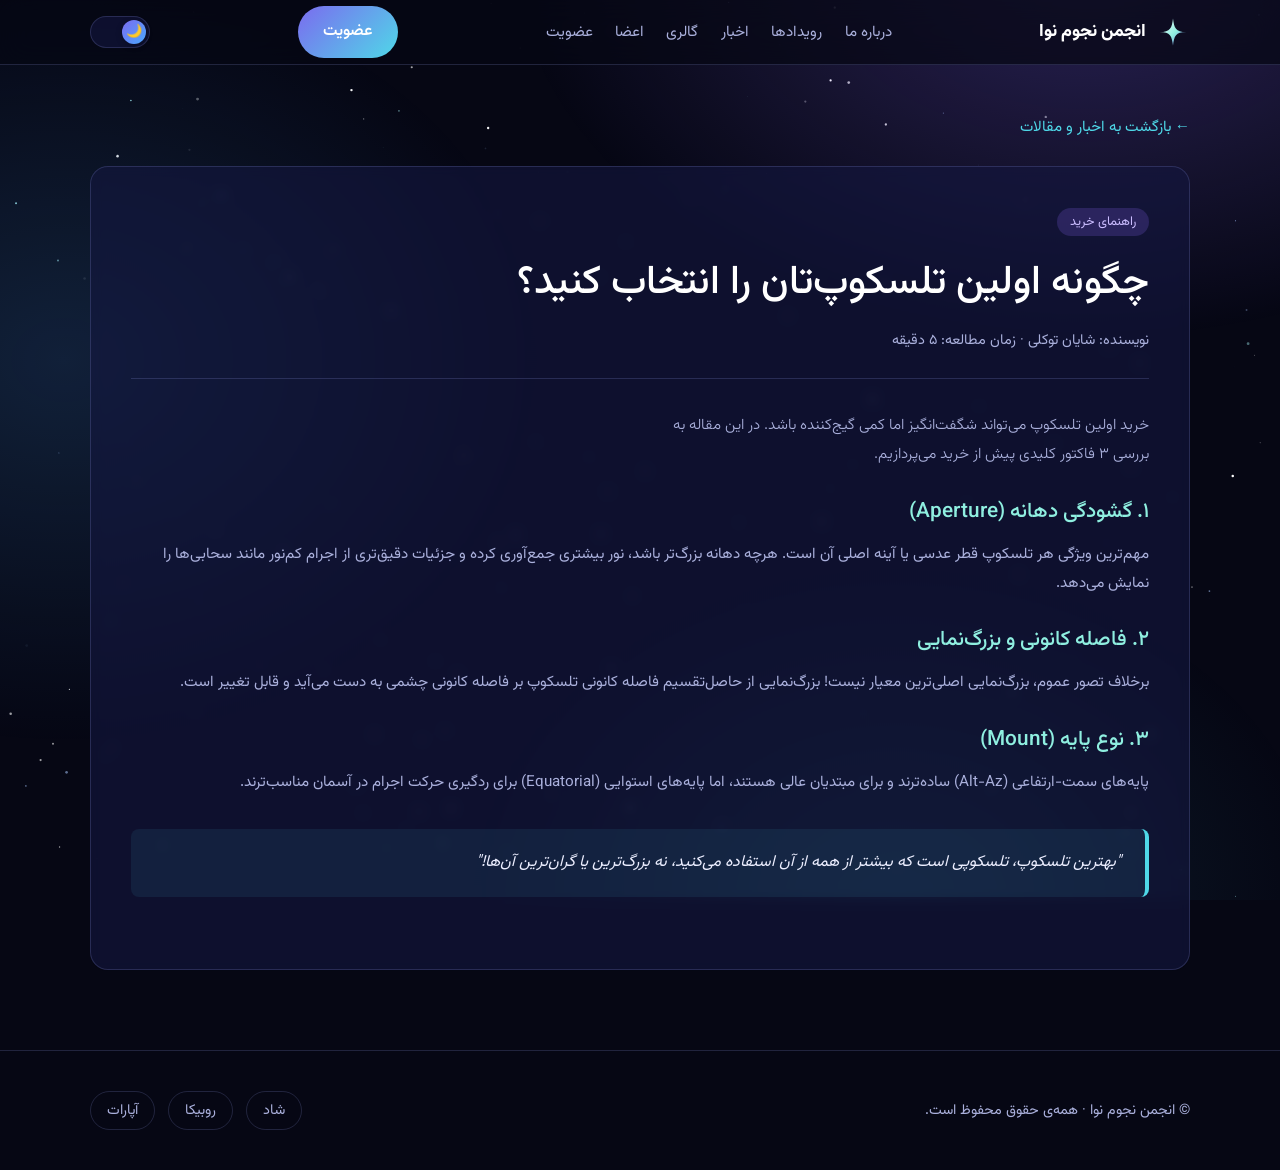
==== articles/article-detail.html @ 8d092120 "Update article-detail.html" ====
<!DOCTYPE html>
<html lang="fa" dir="rtl">

<head>
    <meta charset="utf-8">
    <meta name="viewport" content="width=device-width, initial-scale=1, viewport-fit=cover">
    <title>مقاله آموزشی · انجمن نجوم نوا</title>
    <link rel="stylesheet" href="../assets/BootStrap/css/bootstrap.min.css">
    <link rel="stylesheet" href="../assets/fonts/fonts.css">
    <link rel="stylesheet" href="../assets/css/style.css">
</head>

<body>
    <canvas id="sky" aria-hidden="true"></canvas>

    <header>
        <div class="wrap bar">
            <a class="brand" href="../index.html" aria-label="انجمن نجوم نوا">
                <svg viewBox="0 0 200 200" aria-hidden="true">
                    <defs>
                        <linearGradient id="lg" x1="0" y1="0" x2="1" y2="1">
                            <stop offset="0" stop-color="#fff" />
                            <stop offset=".55" stop-color="#8fefe0" />
                            <stop offset="1" stop-color="#7b6bef" />
                        </linearGradient>
                    </defs>
                    <path d="M100,20 C107,76 115,100 178,100 C115,100 107,124 100,180 C93,124 85,100 22,100 C85,100 93,76 100,20 Z" fill="url(#lg)" />
                </svg>
                انجمن نجوم نوا
            </a>
            <button class="menu" aria-expanded="false" aria-controls="nav">
                <svg xmlns="http://www.w3.org/2000/svg" width="24" height="24" viewBox="0 0 24 24" fill="none">
                    <path d="M2 6C2 5.44772 2.44772 5 3 5H21C21.5523 5 22 5.44772 22 6C22 6.55228 21.5523 7 21 7H3C2.44772 7 2 6.55228 2 6Z" fill="#ffffff"/>
                    <path d="M2 12.0322C2 11.4799 2.44772 11.0322 3 11.0322H21C21.5523 11.0322 22 11.4799 22 12.0322C22 12.5845 21.5523 13.0322 21 13.0322H3C2.44772 13.0322 2 12.5845 2 12.0322Z" fill="#ffffff"/>
                    <path d="M3 17.0645C2.44772 17.0645 2 17.5122 2 18.0645C2 18.6167 2.44772 19.0645 3 19.0645H21C21.5523 19.0645 22 18.6167 22 18.0645C22 17.5122 21.5523 17.0645 21 17.0645H3Z" fill="#ffffff"/>
                </svg>
            </button>
            <nav id="nav">
                <a href="../index.html#about">درباره ما</a>
                <a href="../index.html#events">رویدادها</a>
                <a href="../index.html#news">اخبار</a>
                <a href="../index.html#gallery">گالری</a>
                <a href="../index.html#team">اعضا</a>
                <a href="../index.html#join">عضویت</a>
            </nav>
            <a class="btn" href="../index.html#join">عضویت</a>
            <button class="theme-switch" id="themeToggleBtn" aria-label="تغییر تم">
                <span class="theme-switch-track">
                    <span class="theme-switch-thumb">
                        <span id="themeIcon">🌙</span>
                    </span>
                </span>
            </button>
        </div>
    </header>

    <main class="wrap detail-page">
        <a href="../index.html#news" class="back-link">← بازگشت به اخبار و مقالات</a>

        <article class="card detail-card">
            <div class="detail-header">
                <span class="tag t">راهنمای خرید</span>
                <h1>چگونه اولین تلسکوپ‌‌تان را انتخاب کنید؟</h1>
                <div class="article-author">
                    <span>نویسنده: شایان توکلی</span> · <span>زمان مطالعه: ۵ دقیقه</span>
                </div>
            </div>

            <div class="detail-content">
                <p class="lead">خرید اولین تلسکوپ می‌تواند شگفت‌انگیز اما کمی گیج‌کننده باشد. در این مقاله به بررسی ۳ فاکتور کلیدی پیش از خرید می‌‌پردازیم.</p>

                <h3>۱. گشودگی دهانه (Aperture)</h3>
                <p>مهم‌ترین ویژگی هر تلسکوپ قطر عدسی یا آینه اصلی آن است. هرچه دهانه بزرگ‌تر باشد، نور بیشتری جمع‌آوری کرده و جزئیات دقیق‌تری از اجرام کم‌نور مانند سحابی‌ها را نمایش می‌دهد.</p>

                <h3>۲. فاصله کانونی و بزرگ‌نمایی</h3>
                <p>برخلاف تصور عموم، بزرگ‌نمایی اصلی‌ترین معیار نیست! بزرگ‌نمایی از حاصل‌تقسیم فاصله کانونی تلسکوپ بر فاصله کانونی چشمی به دست می‌‌آید و قابل تغییر است.</p>

                <h3>۳. نوع پایه (Mount)</h3>
                <p>پایه‌های سمت‌-ارتفاعی (Alt-Az) ساده‌ترند و برای مبتدیان عالی هستند، اما پایه‌های استوایی (Equatorial) برای ردگیری حرکت اجرام در آسمان مناسب‌ترند.</p>

                <blockquote class="article-quote">
                    "بهترین تلسکوپ، تلسکوپی است که بیشتر از همه از آن استفاده می‌کنید، نه بزرگ‌ترین یا گران‌ترین آن‌ها!"
                </blockquote>
            </div>
        </article>
    </main>

    <footer>
        <div class="wrap foot">
            <div>© انجمن نجوم نوا · همه‌ی حقوق محفوظ است.</div>
            <div class="soc">
                <a href="#">شاد</a><a href="#">روبیکا</a><a href="#">آپارات</a>
            </div>
        </div>
    </footer>

    <script src="../assets/js/index.js"></script>
</body>

</html>
---- assets/fonts/fonts.css ----
@font-face {
    font-family: "Bebas Neue";
    src: url(Bebas_Neue/BebasNeue-Regular.ttf);
}

@font-face {
    font-family: "Pacifico";
    src: url(Pacifico/Pacifico-Regular.ttf);
}

@font-face {
    font-family: "Epilogue";
    src: url(Epilogue/Epilogue-VariableFont_wght.ttf);
}

@font-face {
    font-family: "Vazirmatn";
    src: url(Vazirmatn/Vazirmatn-VariableFont_wght.ttf);
}
---- assets/css/style.css ----
/* تعریف متغیرها برای تم تیره (پیش‌فرض) */
:root,
[data-bs-theme="dark"] {
    --bg: #060714;
    --bg2: #0d1030;
    --ink: #eceeff;
    --mut: #aab0dc;
    --vio: #7b6bef;
    --blu: #4aa8ff;
    --ind: #2b3290;
    --pink: #4fd8e8;
    --cy2: #8fefe0;
    --join: #eceeff;
    --line: rgba(160, 170, 255, .18);
    --card: rgba(20, 24, 64, .62);
    --header-bg: rgba(6, 7, 20, .72);
    --hero-title-deg1: #fff;
    --hero-title-deg2: #b9d4ff;
    --hero-title-deg3: #8fefe0;
    box-sizing: border-box;
    padding-top: env(safe-area-inset-top, 0px);
    padding-bottom: env(safe-area-inset-bottom, 0px);
}

/* تعریف متغیرها برای تم روشن */
[data-bs-theme="light"] {
    --bg: #f4f6fc;
    --bg2: #e2e7f8;
    --ink: #1a1c2e;
    --mut: #50567a;
    --vio: #5a49e0;
    --blu: #1d7cd6;
    --ind: #3b45a9;
    --pink: #008b9b;
    --cy2: #00a896;
    --join: #f4f6fc;
    --line: rgba(60, 70, 150, .18);
    --card: rgba(255, 255, 255, .85);
    --header-bg: rgba(244, 246, 252, .82);
    --hero-title-deg1: #1a1c2e;
    --hero-title-deg2: #3b45a9;
    --hero-title-deg3: #008b9b;
}

*,
*::before,
*::after {
    box-sizing: inherit
}

html {
    scroll-behavior: smooth;
    scroll-padding-top: 5rem
}

body {
    margin: 0;
    background: var(--bg);
    color: var(--ink);
    font-family: "Vazirmatn", Tahoma, sans-serif;
    line-height: 1.9;
    overflow-x: hidden
}

/* استایل دکمه تغییر تم مدرن */
.theme-switch {
    background: transparent;
    border: none;
    padding: 0;
    cursor: pointer;
    display: inline-flex;
    align-items: center;
    justify-content: center;
    outline: none;
}

.theme-switch-track {
    width: 60px;
    height: 32px;
    background-color: var(--card);
    border: 1px solid var(--line);
    border-radius: 999px;
    position: relative;
    padding: 3px;
    display: flex;
    align-items: center;
    transition: background-color 0.3s ease, border-color 0.3s ease;
}

.theme-switch-thumb {
    width: 24px;
    height: 24px;
    background: linear-gradient(135deg, var(--vio), var(--blu));
    border-radius: 50%;
    display: flex;
    align-items: center;
    justify-content: center;
    font-size: 13px;
    color: #fff;
    box-shadow: 0 2px 6px rgba(0, 0, 0, 0.25);
    transition: transform 0.3s cubic-bezier(0.4, 0, 0.2, 1), background 0.3s ease;
}

/* جابه‌جایی دایره به سمت دیگر در حالت تم روشن */
[data-bs-theme="light"] .theme-switch-thumb {
    transform: translateX(-28px);
    background: linear-gradient(135deg, #ff9f43, #ff5252);
}

.theme-switch:hover .theme-switch-track {
    border-color: var(--blu);
}

#sky {
    position: fixed;
    inset: 0;
    width: 100%;
    height: 100%;
    z-index: -2
}

body::before {
    content: "";
    position: fixed;
    inset: 0;
    z-index: -1;
    background: radial-gradient(60rem 40rem at 85% -5%, rgba(139, 107, 255, .28), transparent 60%), radial-gradient(50rem 40rem at 5% 40%, rgba(74, 168, 255, .16), transparent 60%), radial-gradient(45rem 35rem at 70% 100%, rgba(79, 216, 232, .12), transparent 60%)
}

a {
    color: inherit;
    text-decoration: none
}

:focus-visible {
    outline: 2px solid var(--blu);
    outline-offset: 3px;
    border-radius: 6px
}

.wrap {
    max-width: 1140px;
    margin: auto;
    padding: 0 1.25rem
}

section {
    padding: 5rem 0
}

h1,
h2,
h3 {
    line-height: 1.4;
    margin: 0
}

h2 {
    font-size: clamp(1.7rem, 4vw, 2.4rem);
    font-weight: 800;
    margin-bottom: .5rem
}

.lead {
    color: var(--mut);
    max-width: 60ch;
    margin: 0 0 2.5rem
}

/* header */
header {
    position: sticky;
    top: 0;
    z-index: 20;
    backdrop-filter: blur(14px);
    background: rgba(6, 7, 20, .72);
    border-bottom: 1px solid var(--line)
}

.bar {
    display: flex;
    align-items: center;
    justify-content: space-between;
    height: 4rem;
    gap: 1rem
}

.brand {
    display: flex;
    align-items: center;
    gap: .6rem;
    font-weight: 800;
    font-size: 1.1rem;
    color: white;
}

.brand svg {
    width: 34px;
    height: 34px
}

nav {
    display: flex;
    gap: 1.4rem;
    font-size: .95rem
}

nav a {
    color: var(--mut);
    transition: color .2s
}

nav a:hover {
    color: #fff
}

.btn {
    display: inline-block;
    border: 0;
    cursor: pointer;
    font: inherit;
    font-weight: 600;
    color: #fff;
    padding: .7rem 1.6rem;
    border-radius: 999px;
    background: linear-gradient(135deg, var(--vio), var(--pink));
    box-shadow: 0 0 0 rgba(79, 216, 232, 0);
    transition: box-shadow .3s, transform .2s
}

.btn:hover {
    box-shadow: 0 0 26px rgba(79, 216, 232, .5);
    transform: translateY(-2px)
}

.btn.ghost {
    background: transparent;
    border: 1px solid var(--line);
    color: var(--ink)
}

.btn.ghost:hover {
    box-shadow: 0 0 22px rgba(74, 168, 255, .4)
}

.menu {
    display: none;
    background: none;
    border: 1px solid transparent;
    color: var(--ink);
    border-radius: 8px;
    padding: .3rem .7rem;
    font: inherit
}

.menu svg {
    margin-top: .3rem;
}

/* hero */
.hero {
    min-height: calc(100vh - 4rem);
    display: grid;
    place-items: center;
    text-align: center;
    padding: 3rem 0
}

.nova {
    width: min(260px, 54vw);
    margin: 0 auto 1.5rem;
    filter: drop-shadow(0 0 26px rgba(79, 216, 232, .4))
}

.nova .halo {
    transform-origin: 100px 100px;
    animation: pulse 4.5s ease-in-out infinite
}

.nova .p1 {
    transform-origin: 100px 100px;
    animation: spin 8s linear infinite
}

.nova .p2 {
    transform-origin: 100px 100px;
    animation: spin 15s linear infinite reverse
}

.nova .p3 {
    transform-origin: 100px 100px;
    animation: spin 27s linear infinite
}

.nova-word {
    font-family: 'Epilogue', sans-serif;
    font-size: 21px;
    font-weight: 800;
    letter-spacing: 2px;
    fill: #000058;
    direction: ltr
}

@keyframes spin {
    to {
        transform: rotate(360deg)
    }
}

@keyframes pulse {
    50% {
        transform: scale(1.1);
        opacity: .8
    }
}

.hero h1 {
    font-size: clamp(2.2rem, 6.4vw, 4rem);
    font-weight: 800;
    background: linear-gradient(120deg, var(--ink) 20%, var(--cy2) 55%, var(--pink));
    -webkit-background-clip: text;
    background-clip: text;
    color: transparent
}

.hero p {
    font-size: 1.2rem;
    color: var(--mut);
    max-width: 44ch;
    margin: 1rem auto 2rem
}

.hero .cta {
    display: flex;
    gap: 1rem;
    justify-content: center;
    flex-wrap: wrap
}

/* cards */
.grid {
    display: grid;
    gap: 1.25rem
}

.g3 {
    grid-template-columns: repeat(auto-fit, minmax(260px, 1fr))
}

.card {
    background: var(--card);
    border: 1px solid var(--line);
    border-radius: 18px;
    padding: 1.4rem;
    backdrop-filter: blur(6px);
    transition: transform .3s, border-color .3s, box-shadow .3s
}

.card:hover {
    transform: translateY(-5px);
    border-color: rgba(139, 107, 255, .6);
    box-shadow: 0 10px 40px rgba(139, 107, 255, .2)
}

.card h3 {
    font-size: 1.15rem;
    margin-bottom: .4rem
}

.card p {
    margin: 0;
    color: var(--mut);
    font-size: .95rem
}

.tag {
    display: inline-block;
    font-size: .8rem;
    padding: .1rem .8rem;
    border-radius: 999px;
    background: rgba(74, 168, 255, .16);
    color: #9fd0ff;
    margin-bottom: .7rem;
    width: fit-content;
}

.tag.w {
    background: rgba(79, 216, 232, .16);
    color: #bdf0f5
}

.tag.t {
    background: rgba(139, 107, 255, .2);
    color: #cbbdff
}

.when {
    color: #fff;
    font-weight: 600;
    font-size: .9rem;
    margin-top: .8rem !important
}

.event-btn{
    align-self: center;
    margin-top: .4rem;
}

/* about */
.about {
    display: grid;
    gap: 2.5rem;
    grid-template-columns: 1.1fr 1fr;
    align-items: start
}

.goals {
    margin: 1rem 0 0;
    padding: 0;
    list-style: none;
    display: grid;
    gap: .6rem;
    color: var(--mut)
}

.goals li {
    padding-right: 1.4rem;
    position: relative
}

.goals li::before {
    content: "✦";
    position: absolute;
    right: 0;
    color: var(--pink)
}

.tl {
    border-right: 2px solid var(--line);
    padding-right: 1.4rem;
    display: grid;
    gap: 1.4rem
}

.tl div {
    position: relative
}

.tl div::before {
    content: "";
    position: absolute;
    right: -1.85rem;
    top: .6rem;
    width: .75rem;
    height: .75rem;
    border-radius: 50%;
    background: var(--pink);
    box-shadow: 0 0 12px var(--pink)
}

.tl b {
    display: block
}

.tl span {
    color: var(--mut);
    font-size: .95rem
}

/* gallery */
.gal {
    display: grid;
    gap: 1rem;
    grid-template-columns: repeat(auto-fit, minmax(230px, 1fr));
    grid-auto-rows: 190px
}

.gal figure {
    margin: 0;
    border-radius: 16px;
    overflow: hidden;
    position: relative;
    border: 1px solid var(--line)
}

.gal figure:nth-child(1),
.gal figure:nth-child(4) {
    grid-row: span 2
}

.gal i {
    position: absolute;
    inset: 0;
    transition: transform .6s
}

.gal figure:hover i {
    transform: scale(1.08)
}

.btn-gallery{
    width: 100%;
    margin-bottom: .6rem;
}

.gal figcaption {
    position: absolute;
    inset: auto 0 0 0;
    padding: 1.6rem .9rem .7rem;
    font-size: .9rem;
    color: white;
    background: linear-gradient(transparent, rgba(4, 5, 16, .9))
}

.i1 {
    background: radial-gradient(circle at 30% 40%, #4fd8e8 0, transparent 35%), radial-gradient(circle at 70% 60%, #4aa8ff 0, transparent 40%), #1a1450
}

.i2 {
    background: radial-gradient(circle at 50% 50%, #ffe9b0 0, #d9a14a 12%, #3a2a5a 40%, #0b0b25 70%)
}

.i3 {
    background: conic-gradient(from 200deg at 50% 60%, #0b0d30, #5b3fd0, #4fd8e8, #0b0d30 60%)
}

.i4 {
    background: linear-gradient(180deg, #05061a 30%, #2b3290 75%, #6fd9ec)
}

.i5 {
    background: radial-gradient(circle at 60% 35%, #cfe6ff 0, #5c8fd6 10%, transparent 11%), radial-gradient(circle at 40% 70%, #8b6bff 0, transparent 45%), #090b26
}

.i6 {
    background: radial-gradient(ellipse at 50% 55%, #cdf3f7 0, #4a7fd6 25%, #22267a 55%, #070818 80%)
}

/* members */
.mem {
    text-align: center
}

.team {
    display: flex;
    flex-direction: column;
    gap: 1.25rem; /* ایجاد فاصله عمودی بین کارت بالا و کارت‌های پایین */
}

.team-member {
    display: flex;
    gap: 1.25rem; /* ایجاد فاصله افقی بین دو کارت پایین */
}

.team-member .card {
    flex: 1; /* تقسیم مساوی عرض کل بخش بین هر دو کارت */
}

.av {
    width: 84px;
    height: 84px;
    border-radius: 50%;
    margin: 0 auto .8rem;
    display: grid;
    place-items: center;
    font-size: 1.8rem;
    font-weight: 800;
    background: linear-gradient(135deg, var(--vio), var(--blu));
    box-shadow: 0 0 24px rgba(139, 107, 255, .45)
}

.mem small {
    color: #9fd0ff
}

/*  */
/* شبکه ۶ ستونه برای تقسیم‌پذیری دقیق بر ۳ و ۲ */
.auto-grid {
    display: grid;
    grid-template-columns: repeat(6, 1fr);
    gap: 1.25rem;
}

/* به طور پیش‌فرض هر کارت ۲ ستون از ۶ ستون (معادل یک‌‌سوم کل سطر) را می‌گیرد */
.auto-grid > .card {
    grid-column: span 2;
}

/* ۱. اگر ۱ کارت در سطر آخر باقی ماند (تعداد کل: 1، 4، 7، 10 و ...) -> کل ۶ ستون را می‌پوشاند */
.auto-grid > .card:nth-child(3n+1):last-child {
    grid-column: span 6;
}

/* ۲. اگر ۲ کارت در سطر آخر باقی ماندند (تعداد کل: 2، 5، 8، 11 و ...) -> هر کدام ۳ ستون از ۶ ستون (دقیقاً ۵۰٪ مساوی) را می‌گیرند */
.auto-grid > .card:nth-child(3n+1):nth-last-child(2),
.auto-grid > .card:nth-child(3n+1):nth-last-child(2) ~ .card {
    grid-column: span 3;
}

/* واکنش‌گرایی برای تبلت و موبایل */
@media (max-width: 900px) {
    .auto-grid {
        grid-template-columns: repeat(2, 1fr);
    }
    .auto-grid > .card,
    .auto-grid > .card:nth-child(3n+1):last-child,
    .auto-grid > .card:nth-child(3n+1):nth-last-child(2),
    .auto-grid > .card:nth-child(3n+1):nth-last-child(2) ~ .card {
        grid-column: span 1;
    }
    /* در تبلت اگر فرد بود کارت آخر کل سطر را بگیرد */
    .auto-grid > .card:nth-child(2n+1):last-child {
        grid-column: span 2;
    }
}

@media (max-width: 600px) {
    .auto-grid {
        grid-template-columns: 1fr;
    }
    .auto-grid > .card {
        grid-column: span 1 !important;
    }
}

/* join */
.join {
    display: grid;
    gap: 2rem;
    grid-template-columns: 1fr 1fr
}

label {
    display: block;
    font-size: .9rem;
    margin-bottom: .9rem;
    color: var(--mut)
}

input,
select,
textarea {
    width: 100%;
    margin-top: .3rem;
    padding: .7rem .9rem;
    font: inherit;
    color: var(--join);
    background: rgba(8, 10, 36, .8);
    border: 1px solid var(--line);
    border-radius: 12px
}

input:focus,
select:focus,
textarea:focus {
    outline: none;
    border-color: var(--blu);
    box-shadow: 0 0 0 3px rgba(74, 168, 255, .25)
}

.ok {
    display: none;
    margin-top: 1rem;
    padding: .8rem 1rem;
    border-radius: 12px;
    background: rgba(74, 168, 255, .15);
    color: #cfe6ff
}

.info p {
    margin: .2rem 0 1rem;
    color: var(--mut)
}

footer {
    border-top: 1px solid var(--line);
    padding: 2.5rem 0;
    color: var(--mut);
    font-size: .9rem
}

.foot {
    display: flex;
    justify-content: space-between;
    align-items: center;
    flex-wrap: wrap;
    gap: 1rem
}

.soc {
    display: flex;
    gap: .8rem;
    flex-wrap: wrap
}

.soc a {
    padding: .3rem 1rem;
    border: 1px solid var(--line);
    border-radius: 999px;
    transition: box-shadow .3s, color .3s
}

.soc a:hover {
    color: #fff;
    box-shadow: 0 0 18px rgba(139, 107, 255, .5)
}

.rv {
    opacity: 0;
    transform: translateY(24px);
    transition: opacity .8s, transform .8s
}

.rv.on {
    opacity: 1;
    transform: none
}

@media(max-width:820px) {
    nav {
        position: absolute;
        top: 4rem;
        right: 0;
        left: 0;
        flex-direction: column;
        gap: 0;
        background: rgba(6, 7, 20, .96);
        border-bottom: 1px solid var(--line);
        display: none
    }

    nav.open {
        display: flex
    }

    nav a {
        padding: .9rem 1.25rem;
        border-top: 1px solid var(--line)
    }

    .menu {
        display: block
    }

    .about,
    .join {
        grid-template-columns: 1fr
    }

    section {
        padding: 3.5rem 0
    }
}

@media(prefers-reduced-motion:reduce) {
    * {
        animation: none !important;
        transition: none !important
    }

    .rv {
        opacity: 1;
        transform: none
    }

    html {
        scroll-behavior: auto
    }
}

/* استایل‌های صفحات جزئیات */
.detail-page {
    padding-top: 3rem;
    padding-bottom: 5rem;
}

.back-link {
    display: inline-block;
    margin-bottom: 1.5rem;
    color: var(--pink);
    font-size: 0.95rem;
    transition: transform 0.2s;
}

.back-link:hover {
    transform: translateX(5px);
}

.detail-card {
    padding: 2.5rem;
}

.detail-header {
    border-bottom: 1px solid var(--line);
    padding-bottom: 1.5rem;
    margin-bottom: 2rem;
}

.detail-header h1 {
    font-size: clamp(1.8rem, 4vw, 2.5rem);
    margin: 0.5rem 0 1rem;
    color: white;
}

.event-meta {
    display: grid;
    grid-template-columns: repeat(auto-fit, minmax(200px, 1fr));
    gap: 1rem;
    background: rgba(255, 255, 255, 0.03);
    padding: 1rem 1.25rem;
    border-radius: 12px;
    border: 1px solid var(--line);
    font-size: 0.95rem;
    color: white;
}

.article-author {
    color: var(--mut);
    font-size: 0.9rem;
}

.detail-content h3 {
    margin-top: 1.8rem;
    margin-bottom: 0.8rem;
    font-size: 1.3rem;
    color: var(--cy2);
}

.detail-list {
    padding-right: 1.2rem;
    color: var(--mut);
}

.detail-list li {
    margin-bottom: 0.5rem;
}

.detail-box {
    margin-top: 2rem;
    padding: 1rem 1.25rem;
    background: rgba(123, 107, 239, 0.12);
    border-right: 4px solid var(--vio);
    border-radius: 8px;
    font-size: 0.95rem;
    color: white;
}

.article-quote {
    margin: 2rem 0;
    padding: 1.2rem 1.5rem;
    background: rgba(79, 216, 232, 0.08);
    border-right: 4px solid var(--pink);
    border-radius: 8px;
    font-style: italic;
    color: var(--ink);
}

.detail-action {
    margin-top: 2.5rem;
    padding-top: 1.5rem;
    border-top: 1px solid var(--line);
}

@media (max-width: 600px) {
    .detail-card {
        padding: 1.25rem;
    }
}

/* استایل‌های گالری کامل */
.full-gallery {
    display: grid;
    grid-template-columns: repeat(auto-fill, minmax(280px, 1fr));
    gap: 1.5rem;
}

.gallery-card {
    padding: 0;
    overflow: hidden;
    display: flex;
    flex-direction: column;
}

.gallery-img-wrap {
    height: 200px;
    position: relative;
    overflow: hidden;
}

.gallery-img-wrap i,
.gallery-img-wrap img {
    width: 100%;
    height: 100%;
    object-fit: cover;
    display: block;
    position: absolute;
    inset: 0;
    transition: transform 0.5s ease;
}

.gallery-card:hover .gallery-img-wrap i,
.gallery-card:hover .gallery-img-wrap img {
    transform: scale(1.08);
}

.gallery-card-body {
    padding: 1.25rem;
    display: flex;
    flex-direction: column;
    flex-grow: 1;
}

.gallery-card-body h3 {
    font-size: 1.1rem;
    margin: 0.4rem 0;
}

.gallery-card-body p {
    font-size: 0.9rem;
    color: var(--mut);
    margin-bottom: 1rem;
    flex-grow: 1;
}

.gallery-meta {
    color: var(--cy2);
    font-size: 0.8rem;
    border-top: 1px solid var(--line);
    padding-top: 0.6rem;
    display: block;
}
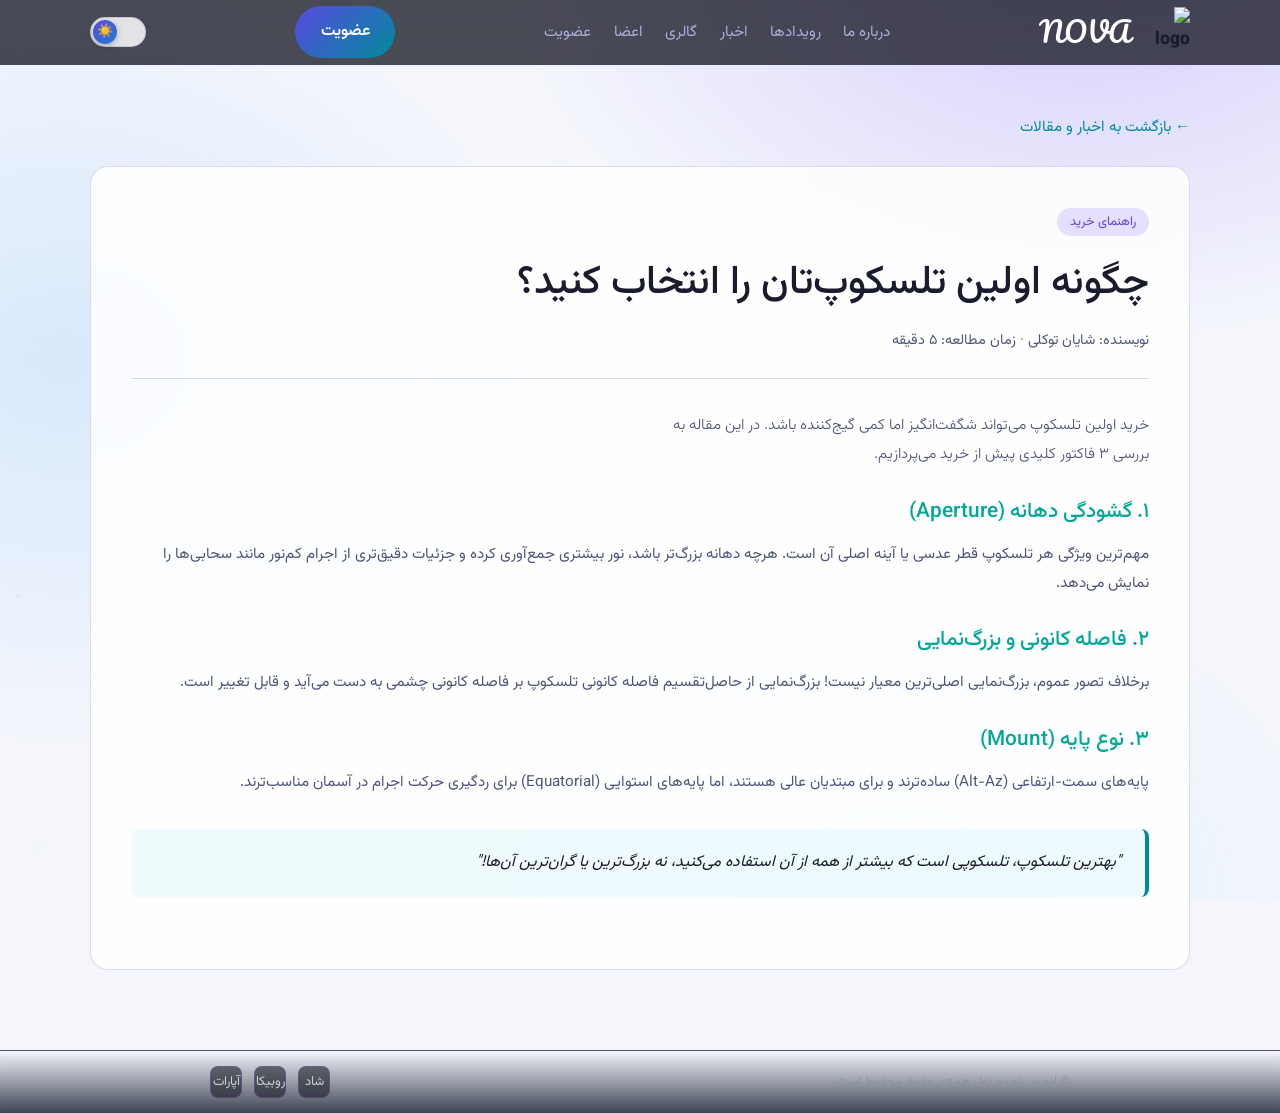
==== commit e0bebe2a: "Update article-detail.html" ====
--- a/articles/article-detail.html
+++ b/articles/article-detail.html
@@ -8,6 +8,10 @@
     <link rel="stylesheet" href="../assets/BootStrap/css/bootstrap.min.css">
     <link rel="stylesheet" href="../assets/fonts/fonts.css">
     <link rel="stylesheet" href="../assets/css/style.css">
+    <link rel="apple-touch-icon" sizes="180x180" href="../assets/favicon/apple-touch-icon.png">
+    <link rel="icon" type="image/png" sizes="32x32" href="../assets/favicon/favicon-32x32.png">
+    <link rel="icon" type="image/png" sizes="16x16" href="../assets/favicon/favicon-16x16.png">
+    <link rel="manifest" href="../assets/favicon/site.webmanifest">
 </head>
 
 <body>
@@ -15,8 +19,8 @@
 
     <header>
         <div class="wrap bar">
-            <a class="brand" href="../index.html" aria-label="انجمن نجوم نوا">
-                <svg viewBox="0 0 200 200" aria-hidden="true">
+            <a class="brand" href="#top" aria-label="انجمن نجوم نوا">
+                <!-- <svg viewBox="0 0 200 200" aria-hidden="true">
                     <defs>
                         <linearGradient id="lg" x1="0" y1="0" x2="1" y2="1">
                             <stop offset="0" stop-color="#fff" />
@@ -24,9 +28,12 @@
                             <stop offset="1" stop-color="#7b6bef" />
                         </linearGradient>
                     </defs>
-                    <path d="M100,20 C107,76 115,100 178,100 C115,100 107,124 100,180 C93,124 85,100 22,100 C85,100 93,76 100,20 Z" fill="url(#lg)" />
-                </svg>
-                انجمن نجوم نوا
+                    <path
+                        d="M100,20 C107,76 115,100 178,100 C115,100 107,124 100,180 C93,124 85,100 22,100 C85,100 93,76 100,20 Z"
+                        fill="url(#lg)" />
+                </svg> -->
+                <img src="assets/icons/file_00000000ecd88210baa50749f8d98473.png" alt="logo" class="nova-logo">
+                <h3 class="Pacifico-font typographi">NOVA</h3>
             </a>
             <button class="menu" aria-expanded="false" aria-controls="nav">
                 <svg xmlns="http://www.w3.org/2000/svg" width="24" height="24" viewBox="0 0 24 24" fill="none">
--- a/assets/css/style.css
+++ b/assets/css/style.css
@@ -1,3 +1,4 @@
+/* تعریف متغیرها برای تم تیره (پیش‌فرض) */
 /* تعریف متغیرها برای تم تیره (پیش‌فرض) */
 :root,
 [data-bs-theme="dark"] {
@@ -17,6 +18,26 @@
     --hero-title-deg1: #fff;
     --hero-title-deg2: #b9d4ff;
     --hero-title-deg3: #8fefe0;
+
+    /* متغیرهای جدید برای تم تیره */
+    --txt-white: #ffffff;
+    --txt-tag: #9fd0ff;
+    --txt-tag-w: #bdf0f5;
+    --txt-tag-t: #cbbdff;
+    --bg-input: rgba(8, 10, 36, .8);
+    --bg-meta: rgba(255, 255, 255, 0.03);
+    --bg-box-vio: rgba(123, 107, 239, 0.12);
+    --bg-box-pink: rgba(79, 216, 232, 0.08);
+    --nav-link: #aab0dc;
+
+    /* پس‌زمینه‌های گالری */
+    --img-bg-1: radial-gradient(circle at 30% 40%, #4fd8e8 0, transparent 35%), radial-gradient(circle at 70% 60%, #4aa8ff 0, transparent 40%), #1a1450;
+    --img-bg-2: radial-gradient(circle at 50% 50%, #ffe9b0 0, #d9a14a 12%, #3a2a5a 40%, #0b0b25 70%);
+    --img-bg-3: conic-gradient(from 200deg at 50% 60%, #0b0d30, #5b3fd0, #4fd8e8, #0b0d30 60%);
+    --img-bg-4: linear-gradient(180deg, #05061a 30%, #2b3290 75%, #6fd9ec);
+    --img-bg-5: radial-gradient(circle at 60% 35%, #cfe6ff 0, #5c8fd6 10%, transparent 11%), radial-gradient(circle at 40% 70%, #8b6bff 0, transparent 45%), #090b26;
+    --img-bg-6: radial-gradient(ellipse at 50% 55%, #cdf3f7 0, #4a7fd6 25%, #22267a 55%, #070818 80%);
+
     box-sizing: border-box;
     padding-top: env(safe-area-inset-top, 0px);
     padding-bottom: env(safe-area-inset-bottom, 0px);
@@ -33,13 +54,32 @@
     --ind: #3b45a9;
     --pink: #008b9b;
     --cy2: #00a896;
-    --join: #f4f6fc;
+    --join: #1a1c2e;
     --line: rgba(60, 70, 150, .18);
     --card: rgba(255, 255, 255, .85);
     --header-bg: rgba(244, 246, 252, .82);
     --hero-title-deg1: #1a1c2e;
     --hero-title-deg2: #3b45a9;
     --hero-title-deg3: #008b9b;
+
+    /* متغیرهای جدید برای تم روشن */
+    --txt-white: #ffffff;
+    --txt-tag: #1d7cd6;
+    --txt-tag-w: #008b9b;
+    --txt-tag-t: #5a49e0;
+    --bg-input: rgba(255, 255, 255, .9);
+    --bg-meta: rgba(0, 0, 0, 0.03);
+    --bg-box-vio: rgba(90, 73, 224, 0.08);
+    --bg-box-pink: rgba(0, 139, 155, 0.08);
+    --nav-link: #aab0dc;
+
+    /* پس‌زمینه‌های متناسب با تم روشن */
+    --img-bg-1: radial-gradient(circle at 30% 40%, #80e7f2 0, transparent 35%), radial-gradient(circle at 70% 60%, #7ec2ff 0, transparent 40%), #d1d8f7;
+    --img-bg-2: radial-gradient(circle at 50% 50%, #fff2d1 0, #e0b067 12%, #a894d8 40%, #d8dcff 70%);
+    --img-bg-3: conic-gradient(from 200deg at 50% 60%, #d8dcff, #8b73f2, #80e7f2, #d8dcff 60%);
+    --img-bg-4: linear-gradient(180deg, #e2e7f8 30%, #8591eb 75%, #a8eff7);
+    --img-bg-5: radial-gradient(circle at 60% 35%, #ffffff 0, #8eb7f0 10%, transparent 11%), radial-gradient(circle at 40% 70%, #b29eff 0, transparent 45%), #d1d8f7;
+    --img-bg-6: radial-gradient(ellipse at 50% 55%, #e1f7f9 0, #83aee8 25%, #767cc7 55%, #cdd4f7 80%);
 }
 
 *,
@@ -62,6 +102,30 @@
     overflow-x: hidden
 }
 
+.Pacifico-font {
+    font-family: 'Pacifico', cursive;
+}
+
+.typographi{
+    color: var(--txt-white);
+}
+
+.nova-logo{
+    width: 50px;
+}
+
+/* تنظیمات ویژه برای صفحه‌های کوچک‌تر از 820 پیکسل (موبایل) */
+@media (max-width: 600px) {
+    /* ۱. تغییر سایز لوگو در موبایل */
+    .nova-logo {
+        width: 55px;
+    }
+
+    /* ۲. مخفی کردن متن انگلیسی NOVA در موبایل */
+    .brand .typographi {
+        display: none;
+    }
+}
 /* استایل دکمه تغییر تم مدرن */
 .theme-switch {
     background: transparent;
@@ -72,16 +136,20 @@
     align-items: center;
     justify-content: center;
     outline: none;
+    flex-shrink: 0;
+    /* جلوگیری از تغییر سایز در فلکس هدر */
+    user-select: none;
+    -webkit-tap-highlight-color: transparent;
 }
 
 .theme-switch-track {
-    width: 60px;
-    height: 32px;
-    background-color: var(--card);
-    border: 1px solid var(--line);
+    width: 56px;
+    height: 30px;
+    background-color: var(--card, #1a1e29);
+    border: 1px solid var(--line, rgba(255, 255, 255, 0.1));
     border-radius: 999px;
     position: relative;
-    padding: 3px;
+    padding: 2px;
     display: flex;
     align-items: center;
     transition: background-color 0.3s ease, border-color 0.3s ease;
@@ -90,21 +158,54 @@
 .theme-switch-thumb {
     width: 24px;
     height: 24px;
-    background: linear-gradient(135deg, var(--vio), var(--blu));
+    background: linear-gradient(135deg, var(--vio, #8b5cf6), var(--blu, #3b82f6));
     border-radius: 50%;
     display: flex;
     align-items: center;
     justify-content: center;
     font-size: 13px;
-    color: #fff;
+    color: var(--txt-white, #ffffff);
     box-shadow: 0 2px 6px rgba(0, 0, 0, 0.25);
     transition: transform 0.3s cubic-bezier(0.4, 0, 0.2, 1), background 0.3s ease;
-}
-
-/* جابه‌جایی دایره به سمت دیگر در حالت تم روشن */
-[data-bs-theme="light"] .theme-switch-thumb {
-    transform: translateX(-28px);
-    background: linear-gradient(135deg, #ff9f43, #ff5252);
+
+    /* حالت پیش‌فرض (تاریک/دارک) - دکمه سمت راست/چپ قرار می‌گیرد */
+    transform: translateX(0);
+}
+
+/* -------------------------------------------------------------
+    اعمال جابه‌جایی بر اساس data-bs-theme (هماهنگ با جاوا اسکریپت شما)
+------------------------------------------------------------- */
+
+html[data-bs-theme="light"] .theme-switch-thumb {
+    transform: translateX(-26px);
+}
+
+
+
+/* -------------------------------------------------------------
+    تنظیمات دقیق ریسپانسیو برای موبایل (صفحات زیر 768px)
+------------------------------------------------------------- */
+@media (max-width: 768px) {
+    .theme-switch-track {
+        width: 48px;
+        height: 26px;
+        padding: 2px;
+    }
+
+    .theme-switch-thumb {
+        width: 20px;
+        height: 20px;
+        font-size: 11px;
+    }
+
+    /* جابه‌جایی متناسب با ابعاد کوچک‌تر در موبایل */
+    /* html[data-bs-theme="light"] .theme-switch-thumb {
+        transform: translateX(22px);
+    } */
+
+    html[data-bs-theme="light"] .theme-switch-thumb {
+        transform: translateX(-22px);
+    }
 }
 
 .theme-switch:hover .theme-switch-track {
@@ -191,7 +292,7 @@
     gap: .6rem;
     font-weight: 800;
     font-size: 1.1rem;
-    color: white;
+    color: var(--ink);
 }
 
 .brand svg {
@@ -206,12 +307,12 @@
 }
 
 nav a {
-    color: var(--mut);
+    color: var(--nav-link);
     transition: color .2s
 }
 
 nav a:hover {
-    color: #fff
+    color: var(--ink)
 }
 
 .btn {
@@ -220,7 +321,7 @@
     cursor: pointer;
     font: inherit;
     font-weight: 600;
-    color: #fff;
+    color: var(--txt-white);
     padding: .7rem 1.6rem;
     border-radius: 999px;
     background: linear-gradient(135deg, var(--vio), var(--pink));
@@ -231,6 +332,24 @@
 .btn:hover {
     box-shadow: 0 0 26px rgba(79, 216, 232, .5);
     transform: translateY(-2px)
+}
+
+.logins {
+    display: flex;
+    align-items: center;
+    gap: 8px;
+    /* فاصله بین دکمه‌ها */
+}
+
+.logins a {
+    flex-shrink: 0;
+    /* تغییر نیافتن سایز در فلکس */
+    white-space: nowrap;
+    /* نرفتن متن به خط بعدی */
+    padding: 8px 16px;
+    border-radius: 8px;
+    /* شعاع گوشه‌ها جهت جلوگیری از دایره شدن */
+    text-align: center;
 }
 
 .btn.ghost {
@@ -379,29 +498,29 @@
     padding: .1rem .8rem;
     border-radius: 999px;
     background: rgba(74, 168, 255, .16);
-    color: #9fd0ff;
+    color: var(--txt-tag);
     margin-bottom: .7rem;
     width: fit-content;
 }
 
 .tag.w {
     background: rgba(79, 216, 232, .16);
-    color: #bdf0f5
+    color: var(--txt-tag-w)
 }
 
 .tag.t {
     background: rgba(139, 107, 255, .2);
-    color: #cbbdff
+    color: var(--txt-tag-t)
 }
 
 .when {
-    color: #fff;
+    color: var(--ink);
     font-weight: 600;
     font-size: .9rem;
     margin-top: .8rem !important
 }
 
-.event-btn{
+.event-btn {
     align-self: center;
     margin-top: .4rem;
 }
@@ -498,7 +617,7 @@
     transform: scale(1.08)
 }
 
-.btn-gallery{
+.btn-gallery {
     width: 100%;
     margin-bottom: .6rem;
 }
@@ -508,32 +627,15 @@
     inset: auto 0 0 0;
     padding: 1.6rem .9rem .7rem;
     font-size: .9rem;
-    color: white;
+    color: var(--txt-white);
     background: linear-gradient(transparent, rgba(4, 5, 16, .9))
 }
 
-.i1 {
-    background: radial-gradient(circle at 30% 40%, #4fd8e8 0, transparent 35%), radial-gradient(circle at 70% 60%, #4aa8ff 0, transparent 40%), #1a1450
-}
-
-.i2 {
-    background: radial-gradient(circle at 50% 50%, #ffe9b0 0, #d9a14a 12%, #3a2a5a 40%, #0b0b25 70%)
-}
-
-.i3 {
-    background: conic-gradient(from 200deg at 50% 60%, #0b0d30, #5b3fd0, #4fd8e8, #0b0d30 60%)
-}
-
-.i4 {
-    background: linear-gradient(180deg, #05061a 30%, #2b3290 75%, #6fd9ec)
-}
-
-.i5 {
-    background: radial-gradient(circle at 60% 35%, #cfe6ff 0, #5c8fd6 10%, transparent 11%), radial-gradient(circle at 40% 70%, #8b6bff 0, transparent 45%), #090b26
-}
-
-.i6 {
-    background: radial-gradient(ellipse at 50% 55%, #cdf3f7 0, #4a7fd6 25%, #22267a 55%, #070818 80%)
+.gal img {
+    width: 100%;
+    height: 100%;
+    object-fit: cover;
+    object-position: center;
 }
 
 /* members */
@@ -544,16 +646,19 @@
 .team {
     display: flex;
     flex-direction: column;
-    gap: 1.25rem; /* ایجاد فاصله عمودی بین کارت بالا و کارت‌های پایین */
+    gap: 1.25rem;
+    /* ایجاد فاصله عمودی بین کارت بالا و کارت‌های پایین */
 }
 
 .team-member {
     display: flex;
-    gap: 1.25rem; /* ایجاد فاصله افقی بین دو کارت پایین */
+    gap: 1.25rem;
+    /* ایجاد فاصله افقی بین دو کارت پایین */
 }
 
 .team-member .card {
-    flex: 1; /* تقسیم مساوی عرض کل بخش بین هر دو کارت */
+    flex: 1;
+    /* تقسیم مساوی عرض کل بخش بین هر دو کارت */
 }
 
 .av {
@@ -570,8 +675,32 @@
 }
 
 .mem small {
-    color: #9fd0ff
-}
+    color: var(--blu)
+}
+
+.sepehr {
+    background-image: url(../img/sepehr.jpg);
+    background-position: center;
+    background-size: cover;
+}
+
+.meraj {
+    background-image: url(../img/meraj.jpg);
+    background-position: center;
+    background-size: cover;
+}
+
+.shayan {
+    background: url(../img/shayan.png);
+    background-position: center;
+    background-size: cover;
+
+}
+
+.shayan-card .av{
+    background-color: #fff;
+}
+
 
 /*  */
 /* شبکه ۶ ستونه برای تقسیم‌پذیری دقیق بر ۳ و ۲ */
@@ -582,18 +711,18 @@
 }
 
 /* به طور پیش‌فرض هر کارت ۲ ستون از ۶ ستون (معادل یک‌‌سوم کل سطر) را می‌گیرد */
-.auto-grid > .card {
+.auto-grid>.card {
     grid-column: span 2;
 }
 
 /* ۱. اگر ۱ کارت در سطر آخر باقی ماند (تعداد کل: 1، 4، 7، 10 و ...) -> کل ۶ ستون را می‌پوشاند */
-.auto-grid > .card:nth-child(3n+1):last-child {
+.auto-grid>.card:nth-child(3n+1):last-child {
     grid-column: span 6;
 }
 
 /* ۲. اگر ۲ کارت در سطر آخر باقی ماندند (تعداد کل: 2، 5، 8، 11 و ...) -> هر کدام ۳ ستون از ۶ ستون (دقیقاً ۵۰٪ مساوی) را می‌گیرند */
-.auto-grid > .card:nth-child(3n+1):nth-last-child(2),
-.auto-grid > .card:nth-child(3n+1):nth-last-child(2) ~ .card {
+.auto-grid>.card:nth-child(3n+1):nth-last-child(2),
+.auto-grid>.card:nth-child(3n+1):nth-last-child(2)~.card {
     grid-column: span 3;
 }
 
@@ -602,14 +731,16 @@
     .auto-grid {
         grid-template-columns: repeat(2, 1fr);
     }
-    .auto-grid > .card,
-    .auto-grid > .card:nth-child(3n+1):last-child,
-    .auto-grid > .card:nth-child(3n+1):nth-last-child(2),
-    .auto-grid > .card:nth-child(3n+1):nth-last-child(2) ~ .card {
+
+    .auto-grid>.card,
+    .auto-grid>.card:nth-child(3n+1):last-child,
+    .auto-grid>.card:nth-child(3n+1):nth-last-child(2),
+    .auto-grid>.card:nth-child(3n+1):nth-last-child(2)~.card {
         grid-column: span 1;
     }
+
     /* در تبلت اگر فرد بود کارت آخر کل سطر را بگیرد */
-    .auto-grid > .card:nth-child(2n+1):last-child {
+    .auto-grid>.card:nth-child(2n+1):last-child {
         grid-column: span 2;
     }
 }
@@ -618,10 +749,13 @@
     .auto-grid {
         grid-template-columns: 1fr;
     }
-    .auto-grid > .card {
+
+    .auto-grid>.card {
         grid-column: span 1 !important;
     }
 }
+
+
 
 /* join */
 .join {
@@ -645,7 +779,7 @@
     padding: .7rem .9rem;
     font: inherit;
     color: var(--join);
-    background: rgba(8, 10, 36, .8);
+    background: var(--bg-input);
     border: 1px solid var(--line);
     border-radius: 12px
 }
@@ -664,7 +798,7 @@
     padding: .8rem 1rem;
     border-radius: 12px;
     background: rgba(74, 168, 255, .15);
-    color: #cfe6ff
+    color: var(--ink)
 }
 
 .info p {
@@ -672,37 +806,83 @@
     color: var(--mut)
 }
 
+/* تنظیم Body برای چسباندن فوتر به انتهای صفحه */
+html, body {
+    height: 100%;
+    margin: 0;
+    padding: 0;
+}
+
+body {
+    display: flex;
+    flex-direction: column;
+    min-height: 100vh;
+}
+
+/* کارت‌ها و محتوای وسط صفحه را کش می‌آورد تا فوتر به پایین برود */
+.container {
+    flex: 1;
+}
+
+/* استایل فوتر چسبیده به انتهای صفحه */
 footer {
-    border-top: 1px solid var(--line);
-    padding: 2.5rem 0;
-    color: var(--mut);
-    font-size: .9rem
-}
-
-.foot {
+    width: 100%;
+    margin-top: auto; /* این خط فوتر را به پایین‌ترین نقطه هدایت می‌کند */
+    padding: 15px 0;
+    border-top: 1px solid rgba(168, 85, 247, 0.2);
+    background: linear-gradient(180deg, rgba(5, 7, 15, 0) 0%, rgba(15, 23, 42, 0.8) 100%);
+    backdrop-filter: blur(5px);
+}
+
+footer .foot {
+    max-width: 900px;
+    margin: 0 auto;
+    padding: 0 20px;
     display: flex;
     justify-content: space-between;
     align-items: center;
-    flex-wrap: wrap;
-    gap: 1rem
-}
-
-.soc {
-    display: flex;
-    gap: .8rem;
-    flex-wrap: wrap
-}
-
-.soc a {
-    padding: .3rem 1rem;
-    border: 1px solid var(--line);
-    border-radius: 999px;
-    transition: box-shadow .3s, color .3s
-}
-
-.soc a:hover {
-    color: #fff;
-    box-shadow: 0 0 18px rgba(139, 107, 255, .5)
+    font-size: 13px;
+    color: #8b949e;
+}
+
+footer .soc {
+    display: flex;
+    align-items: center;
+    gap: 12px;
+}
+
+footer .soc a {
+    display: inline-flex;
+    align-items: center;
+    justify-content: center;
+    width: 32px;
+    height: 32px;
+    padding: 5px;
+    background: rgba(22, 27, 34, 0.6);
+    border: 1px solid rgba(168, 85, 247, 0.25);
+    border-radius: 8px;
+    color: #c9d1d9;
+    transition: all 0.3s ease;
+}
+
+footer .soc a:hover {
+    border-color: #c084fc;
+    transform: translateY(-2px);
+    box-shadow: 0 0 12px rgba(192, 132, 252, 0.3);
+}
+
+footer .soc svg {
+    width: 100%;
+    height: 100%;
+    display: block;
+}
+
+@media screen and (max-width: 600px) {
+    footer .foot {
+        flex-direction: column;
+        gap: 12px;
+        text-align: center;
+    }
 }
 
 .rv {
@@ -799,19 +979,19 @@
 .detail-header h1 {
     font-size: clamp(1.8rem, 4vw, 2.5rem);
     margin: 0.5rem 0 1rem;
-    color: white;
+    color: var(--ink);
 }
 
 .event-meta {
     display: grid;
     grid-template-columns: repeat(auto-fit, minmax(200px, 1fr));
     gap: 1rem;
-    background: rgba(255, 255, 255, 0.03);
+    background: var(--bg-meta);
     padding: 1rem 1.25rem;
     border-radius: 12px;
     border: 1px solid var(--line);
     font-size: 0.95rem;
-    color: white;
+    color: var(--ink);
 }
 
 .article-author {
@@ -838,11 +1018,11 @@
 .detail-box {
     margin-top: 2rem;
     padding: 1rem 1.25rem;
-    background: rgba(123, 107, 239, 0.12);
+    background: var(--bg-box-vio);
     border-right: 4px solid var(--vio);
     border-radius: 8px;
     font-size: 0.95rem;
-    color: white;
+    color: var(--ink);
 }
 
 .article-quote {
@@ -929,3 +1109,15 @@
     padding-top: 0.6rem;
     display: block;
 }
+
+.not-broadcasted {
+    text-align: center;
+    display: flex;
+    flex-direction: column;
+    align-items: center;
+}
+
+.not-broadcasted a {
+    margin-top: .4rem;
+    width: fit-content;
+}
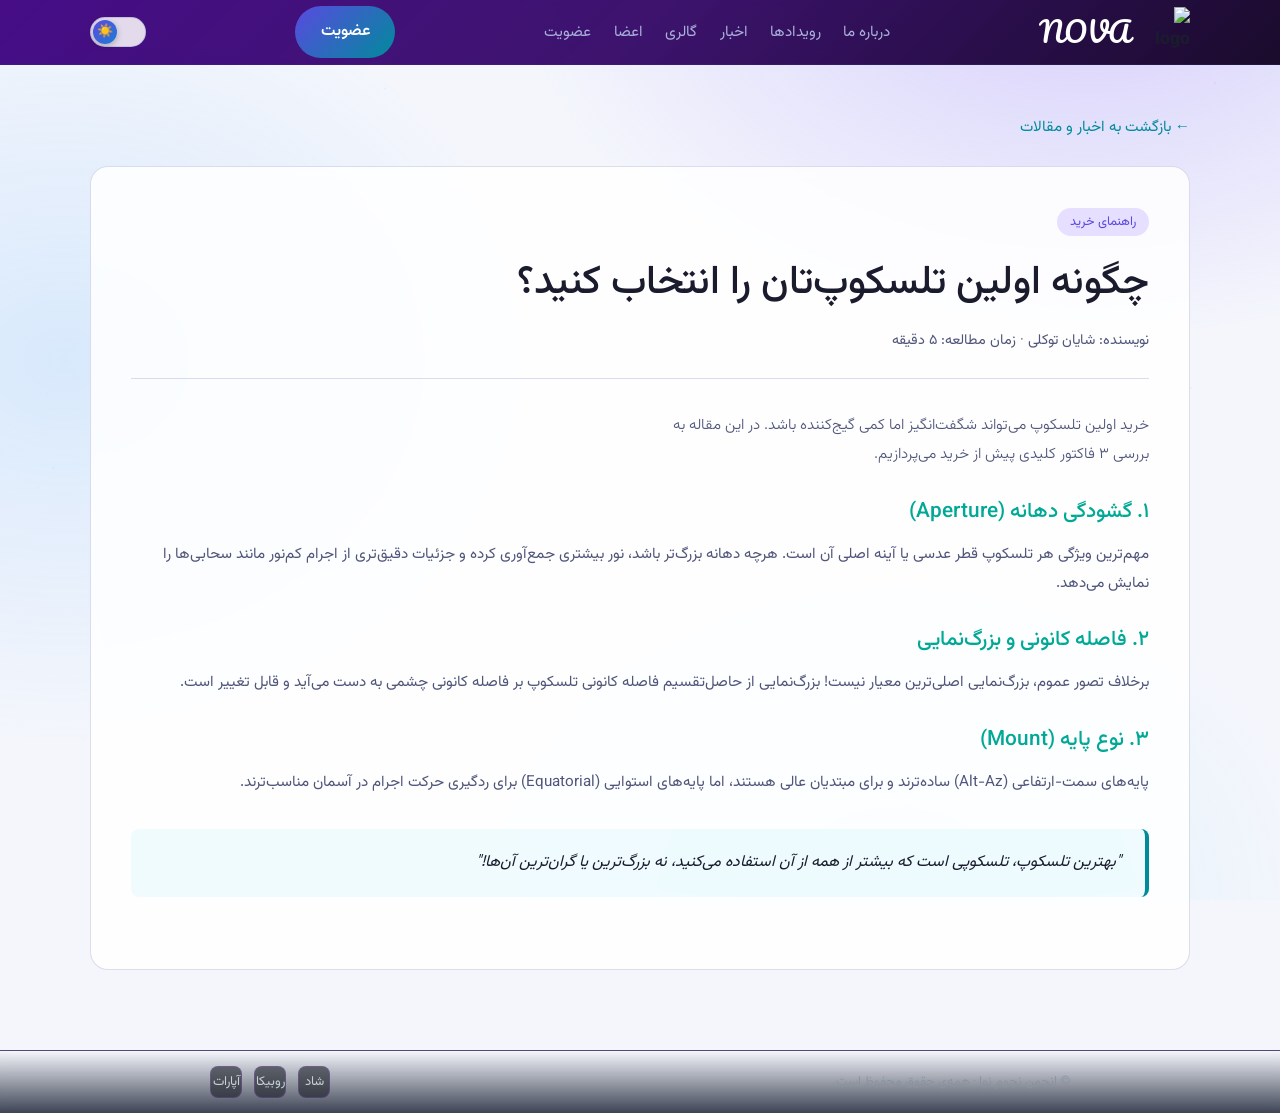
==== commit f5a97aec: "Update article-detail.html" ====
--- a/articles/article-detail.html
+++ b/articles/article-detail.html
@@ -32,7 +32,8 @@
                         d="M100,20 C107,76 115,100 178,100 C115,100 107,124 100,180 C93,124 85,100 22,100 C85,100 93,76 100,20 Z"
                         fill="url(#lg)" />
                 </svg> -->
-                <img src="assets/icons/file_00000000ecd88210baa50749f8d98473.png" alt="logo" class="nova-logo">
+                <img src="assets/icons/nova-light.png" alt="logo" class="nova-logo light">
+                <img src="assets/icons/nova-light.png" alt="logo" class="nova-logo dark">
                 <h3 class="Pacifico-font typographi">NOVA</h3>
             </a>
             <button class="menu" aria-expanded="false" aria-controls="nav">
--- a/assets/css/style.css
+++ b/assets/css/style.css
@@ -14,7 +14,7 @@
     --join: #eceeff;
     --line: rgba(160, 170, 255, .18);
     --card: rgba(20, 24, 64, .62);
-    --header-bg: rgba(6, 7, 20, .72);
+    --header-bg: linear-gradient(135deg, rgba(123, 44, 191, 0.45) 0%, rgba(72, 12, 168, 0.35) 50%, rgba(15, 0, 33, 0.6) 100%);
     --hero-title-deg1: #fff;
     --hero-title-deg2: #b9d4ff;
     --hero-title-deg3: #8fefe0;
@@ -57,7 +57,7 @@
     --join: #1a1c2e;
     --line: rgba(60, 70, 150, .18);
     --card: rgba(255, 255, 255, .85);
-    --header-bg: rgba(244, 246, 252, .82);
+    --header-bg: linear-gradient(135deg, rgba(60, 0, 129, 0.95) 0%, rgba(45, 0, 97, 0.92) 50%, rgba(15, 0, 33, 0.95) 100%);
     --hero-title-deg1: #1a1c2e;
     --hero-title-deg2: #3b45a9;
     --hero-title-deg3: #008b9b;
@@ -80,6 +80,9 @@
     --img-bg-4: linear-gradient(180deg, #e2e7f8 30%, #8591eb 75%, #a8eff7);
     --img-bg-5: radial-gradient(circle at 60% 35%, #ffffff 0, #8eb7f0 10%, transparent 11%), radial-gradient(circle at 40% 70%, #b29eff 0, transparent 45%), #d1d8f7;
     --img-bg-6: radial-gradient(ellipse at 50% 55%, #e1f7f9 0, #83aee8 25%, #767cc7 55%, #cdd4f7 80%);
+    box-sizing: border-box;
+    padding-top: env(safe-area-inset-top, 0px);
+    padding-bottom: env(safe-area-inset-bottom, 0px);
 }
 
 *,
@@ -106,16 +109,25 @@
     font-family: 'Pacifico', cursive;
 }
 
-.typographi{
+.typographi {
     color: var(--txt-white);
 }
 
-.nova-logo{
+.nova-logo {
     width: 50px;
+}
+
+[data-bs-theme="dark"] .light {
+    display: none;
+}
+
+[data-bs-theme="light"] .dark {
+    display: none;
 }
 
 /* تنظیمات ویژه برای صفحه‌های کوچک‌تر از 820 پیکسل (موبایل) */
 @media (max-width: 600px) {
+
     /* ۱. تغییر سایز لوگو در موبایل */
     .nova-logo {
         width: 55px;
@@ -126,6 +138,7 @@
         display: none;
     }
 }
+
 /* استایل دکمه تغییر تم مدرن */
 .theme-switch {
     background: transparent;
@@ -180,6 +193,39 @@
     transform: translateX(-26px);
 }
 
+/* =========================
+    NOVA — Light Theme
+   ========================= */
+
+[data-bs-theme="light"] .nova .p1 circle {
+    fill: #159c9c;
+}
+
+[data-bs-theme="light"] .nova .p2 circle {
+    fill: #5478c8;
+}
+
+[data-bs-theme="light"] .nova .p3 circle {
+    fill: #d18a36;
+}
+
+/* هاله‌ی ستاره مرکزی */
+[data-bs-theme="light"] .nova .halo {
+    opacity: .65;
+    filter: drop-shadow(0 0 8px rgba(70, 160, 185, .18));
+}
+
+/* مدارها */
+[data-bs-theme="light"] .nova>circle:not(.halo) {
+    stroke: rgba(55, 75, 120, .14);
+}
+
+/* حلقه‌ی بیرونی */
+[data-bs-theme="light"] .nova .outer-ring {
+    opacity: .9;
+    filter: drop-shadow(0 0 5px rgba(100, 85, 200, .25));
+}
+
 
 
 /* -------------------------------------------------------------
@@ -274,7 +320,7 @@
     top: 0;
     z-index: 20;
     backdrop-filter: blur(14px);
-    background: rgba(6, 7, 20, .72);
+    background: var(--header-bg);
     border-bottom: 1px solid var(--line)
 }
 
@@ -697,7 +743,7 @@
 
 }
 
-.shayan-card .av{
+.shayan-card .av {
     background-color: #fff;
 }
 
@@ -806,8 +852,22 @@
     color: var(--mut)
 }
 
+.info a{
+    margin: .2rem 0 1rem;
+    color: var(--mut);
+}
+
+.info b{
+    display: block;
+}
+
+.info a{
+    display: inline-block;
+}
+
 /* تنظیم Body برای چسباندن فوتر به انتهای صفحه */
-html, body {
+html,
+body {
     height: 100%;
     margin: 0;
     padding: 0;
@@ -827,11 +887,16 @@
 /* استایل فوتر چسبیده به انتهای صفحه */
 footer {
     width: 100%;
-    margin-top: auto; /* این خط فوتر را به پایین‌ترین نقطه هدایت می‌کند */
+    margin-top: auto;
+    /* این خط فوتر را به پایین‌ترین نقطه هدایت می‌کند */
     padding: 15px 0;
     border-top: 1px solid rgba(168, 85, 247, 0.2);
     background: linear-gradient(180deg, rgba(5, 7, 15, 0) 0%, rgba(15, 23, 42, 0.8) 100%);
     backdrop-filter: blur(5px);
+}
+
+footer .foot .text{
+    color: var(--ink);
 }
 
 footer .foot {
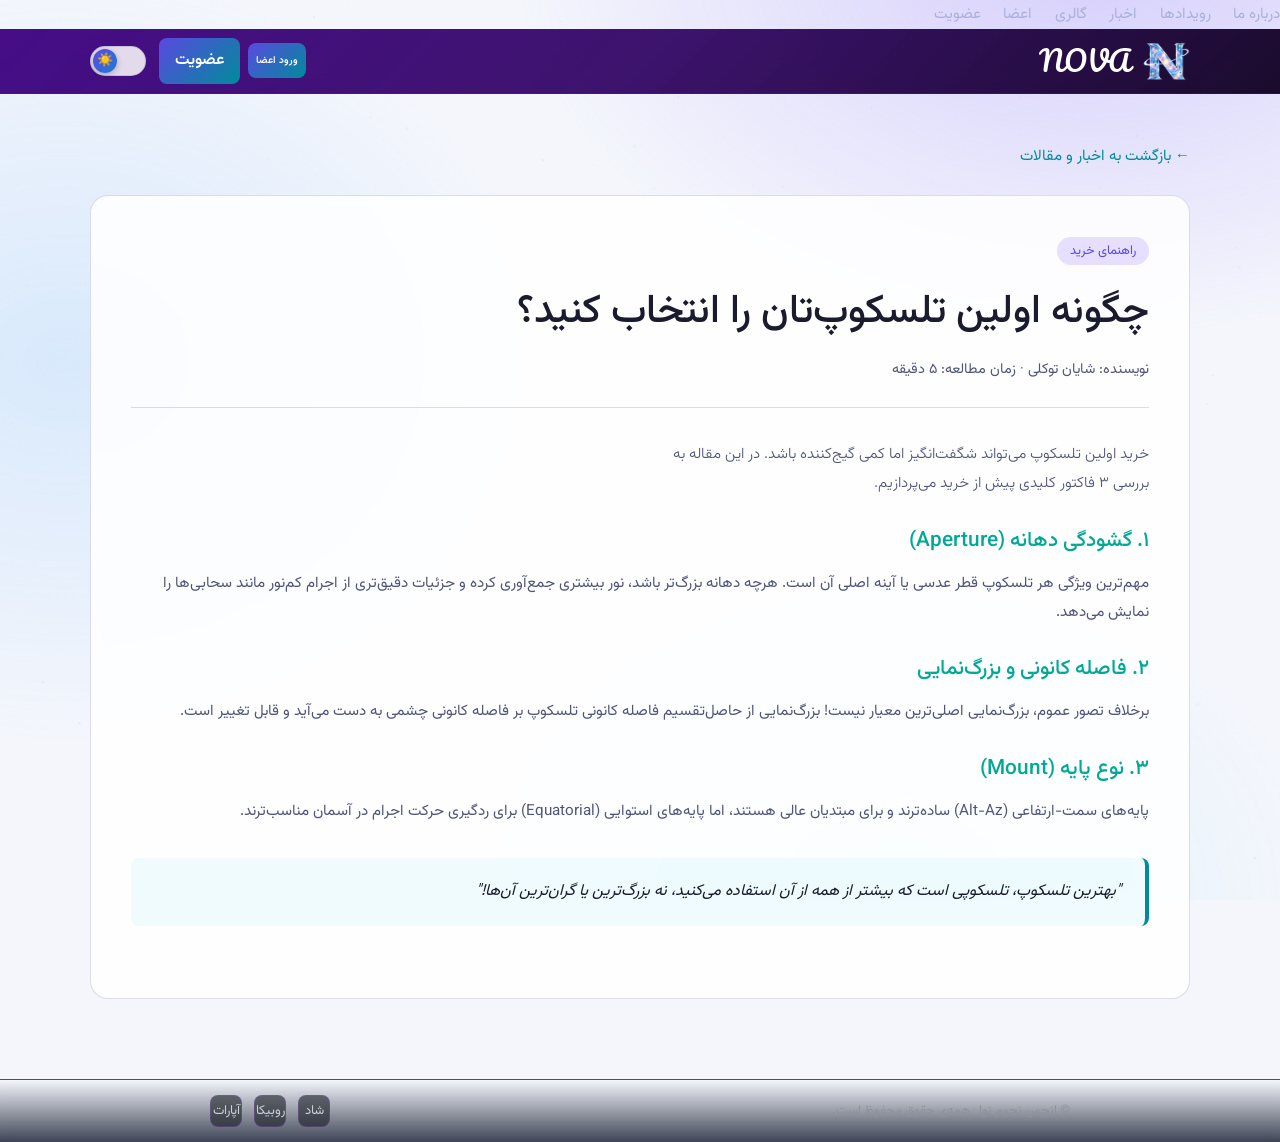
==== commit 46964d5f: "Update article-detail.html" ====
--- a/articles/article-detail.html
+++ b/articles/article-detail.html
@@ -17,51 +17,62 @@
 <body>
     <canvas id="sky" aria-hidden="true"></canvas>
 
+    <!-- ۱. لایه تیره پس‌زمینه (قبل از header) -->
+    <div class="nav-overlay" id="navOverlay"></div>
+
+    <!-- ۲. منوی کشویی Off-Canvas (خارج از header جهت جلوگیری از ارث‌بری بلور) -->
+    <nav id="nav">
+        <div class="nav-header-mobile">
+            <span class="nav-title-mobile Pacifico-font">NOVA</span>
+            <button class="nav-close-btn" id="navCloseBtn" type="button" aria-label="بستن منو">&times;</button>
+        </div>
+        <a href="../index.html#about">درباره ما</a>
+        <a href="../index.html#events">رویدادها</a>
+        <a href="../index.html#news">اخبار</a>
+        <a href="../index.html#gallery">گالری</a>
+        <a href="../index.html#team">اعضا</a>
+        <a href="../index.html#join">عضویت</a>
+        <div class="nav-mobile-logins">
+            <a href="../login/login2.html" class="btn btn-login-mobile">ورود اعضا</a>
+        </div>
+    </nav>
+
+    <!-- ۳. بخش هدر اصلی -->
     <header>
         <div class="wrap bar">
-            <a class="brand" href="#top" aria-label="انجمن نجوم نوا">
-                <!-- <svg viewBox="0 0 200 200" aria-hidden="true">
-                    <defs>
-                        <linearGradient id="lg" x1="0" y1="0" x2="1" y2="1">
-                            <stop offset="0" stop-color="#fff" />
-                            <stop offset=".55" stop-color="#8fefe0" />
-                            <stop offset="1" stop-color="#7b6bef" />
-                        </linearGradient>
-                    </defs>
-                    <path
-                        d="M100,20 C107,76 115,100 178,100 C115,100 107,124 100,180 C93,124 85,100 22,100 C85,100 93,76 100,20 Z"
-                        fill="url(#lg)" />
-                </svg> -->
-                <img src="assets/icons/nova-light.png" alt="logo" class="nova-logo light">
-                <img src="assets/icons/nova-light.png" alt="logo" class="nova-logo dark">
-                <h3 class="Pacifico-font typographi">NOVA</h3>
-            </a>
-            <button class="menu" aria-expanded="false" aria-controls="nav">
+            <!-- دکمه منوی همبرگری (سمت راست لوگو در موبایل) -->
+            <button class="menu" type="button" aria-expanded="false" aria-controls="nav" aria-label="باز کردن منو">
                 <svg xmlns="http://www.w3.org/2000/svg" width="24" height="24" viewBox="0 0 24 24" fill="none">
                     <path d="M2 6C2 5.44772 2.44772 5 3 5H21C21.5523 5 22 5.44772 22 6C22 6.55228 21.5523 7 21 7H3C2.44772 7 2 6.55228 2 6Z" fill="#ffffff"/>
                     <path d="M2 12.0322C2 11.4799 2.44772 11.0322 3 11.0322H21C21.5523 11.0322 22 11.4799 22 12.0322C22 12.5845 21.5523 13.0322 21 13.0322H3C2.44772 13.0322 2 12.5845 2 12.0322Z" fill="#ffffff"/>
                     <path d="M3 17.0645C2.44772 17.0645 2 17.5122 2 18.0645C2 18.6167 2.44772 19.0645 3 19.0645H21C21.5523 19.0645 22 18.6167 22 18.0645C22 17.5122 21.5523 17.0645 21 17.0645H3Z" fill="#ffffff"/>
                 </svg>
             </button>
-            <nav id="nav">
-                <a href="../index.html#about">درباره ما</a>
-                <a href="../index.html#events">رویدادها</a>
-                <a href="../index.html#news">اخبار</a>
-                <a href="../index.html#gallery">گالری</a>
-                <a href="../index.html#team">اعضا</a>
-                <a href="../index.html#join">عضویت</a>
-            </nav>
-            <a class="btn" href="../index.html#join">عضویت</a>
-            <button class="theme-switch" id="themeToggleBtn" aria-label="تغییر تم">
-                <span class="theme-switch-track">
-                    <span class="theme-switch-thumb">
-                        <span id="themeIcon">🌙</span>
+
+            <!-- لوگو -->
+            <a class="brand" href="../index.html#top" aria-label="انجمن نجوم نوا">
+                <img src="../assets/icons/nova-light.png" alt="logo" class="nova-logo light">
+                <img src="../assets/icons/nova-light.png" alt="logo" class="nova-logo dark">
+                <h3 class="Pacifico-font typographi">NOVA</h3>
+            </a>
+
+            <!-- بخش اکشن‌های سمت چپ (ورود، عضویت و سوئیچ تم) -->
+            <div class="header-left-actions">
+                <div class="logins">
+                    <a href="../login/login2.html" class="btn p-2 login-desktop-btn" style="font-size: 10px;">ورود اعضا</a>
+                    <a class="btn" href="../index.html#join">عضویت</a>
+                </div>
+
+                <button class="theme-switch" id="themeToggleBtn" type="button" aria-label="تغییر تم">
+                    <span class="theme-switch-track">
+                        <span class="theme-switch-thumb">
+                            <span id="themeIcon">🌙</span>
+                        </span>
                     </span>
-                </span>
-            </button>
+                </button>
+            </div>
         </div>
     </header>
-
     <main class="wrap detail-page">
         <a href="../index.html#news" class="back-link">← بازگشت به اخبار و مقالات</a>
 
--- a/assets/css/style.css
+++ b/assets/css/style.css
@@ -961,55 +961,177 @@
     transform: none
 }
 
+/* ==========================================
+   استایل‌های کامل و بدون بلور منوی کشویی
+   ========================================== */
+
+#nav,
+.nav-overlay {
+    -webkit-backdrop-filter: none !important;
+    backdrop-filter: none !important;
+}
+
+.header-left-actions {
+    display: flex;
+    align-items: center;
+    gap: 0.8rem;
+    margin-right: auto;
+}
+
+.nav-mobile-logins,
+.nav-header-mobile {
+    display: none;
+}
+
+.menu svg path {
+    fill: #ffffff !important;
+}
+
+/* لایه تاریک‌کننده کل صفحه */
+.nav-overlay {
+    position: fixed;
+    top: 0;
+    left: 0;
+    width: 100vw;
+    height: 100vh;
+    background: rgba(0, 0, 0, 0.45) !important;
+    z-index: 99998 !important;
+    opacity: 0;
+    visibility: hidden;
+    transition: opacity 0.3s ease, visibility 0.3s ease;
+}
+
+.nav-overlay.active {
+    display: block !important;
+    opacity: 1 !important;
+    visibility: visible !important;
+}
+
 @media(max-width:820px) {
-    nav {
-        position: absolute;
-        top: 4rem;
-        right: 0;
-        left: 0;
-        flex-direction: column;
-        gap: 0;
-        background: rgba(6, 7, 20, .96);
+    .bar {
+        justify-content: flex-start;
+        gap: 0.6rem;
+    }
+
+    .menu {
+        display: block;
+        order: 1;
+    }
+
+    .brand {
+        order: 2;
+    }
+
+    .header-left-actions {
+        order: 3;
+        margin-right: auto;
+    }
+
+    /* پنل کشویی با پس‌زمینه جامد بدون بلور */
+    nav#nav {
+        position: fixed !important;
+        top: 0 !important;
+        right: -320px !important;
+        width: 270px !important;
+        height: 100vh !important;
+        flex-direction: column !important;
+        gap: 0 !important;
+        background: var(--bg2) !important;
+        border-left: 1px solid var(--line) !important;
+        box-shadow: -10px 0 30px rgba(0, 0, 0, 0.5) !important;
+        transition: right 0.35s cubic-bezier(0.4, 0, 0.2, 1) !important;
+        z-index: 99999 !important;
+        padding: 0 !important;
+        display: flex !important;
+    }
+
+    nav#nav.open {
+        right: 0 !important;
+    }
+
+    .nav-header-mobile {
+        display: flex;
+        align-items: center;
+        justify-content: space-between;
+        padding: 1.2rem 1.25rem;
         border-bottom: 1px solid var(--line);
-        display: none
-    }
-
-    nav.open {
-        display: flex
-    }
-
-    nav a {
-        padding: .9rem 1.25rem;
-        border-top: 1px solid var(--line)
-    }
-
-    .menu {
-        display: block
+        background: rgba(0, 0, 0, 0.1);
+    }
+
+    .nav-title-mobile {
+        font-weight: 700;
+        font-size: 1.1rem;
+        color: var(--ink);
+    }
+
+    .nav-close-btn {
+        background: transparent;
+        border: none;
+        color: var(--ink);
+        font-size: 2rem;
+        line-height: 1;
+        cursor: pointer;
+        padding: 0;
+        opacity: 0.8;
+    }
+
+    nav#nav a {
+        padding: 1rem 1.25rem;
+        border-bottom: 1px solid var(--line);
+        color: var(--ink) !important;
+        font-weight: 500;
+        font-size: 0.95rem;
+        text-decoration: none;
+        display: block;
+        transition: background 0.2s;
+    }
+
+    nav#nav a:hover {
+        background: var(--bg-meta);
+        color: var(--cy2) !important;
     }
 
     .about,
     .join {
-        grid-template-columns: 1fr
+        grid-template-columns: 1fr;
     }
 
     section {
-        padding: 3.5rem 0
-    }
-}
-
+        padding: 3.5rem 0;
+    }
+}
+
+@media(max-width:620px) {
+    .logins .login-desktop-btn {
+        display: none !important;
+    }
+
+    .nav-mobile-logins {
+        display: block;
+        padding: 1.25rem;
+        margin-top: auto;
+    }
+
+    .btn-login-mobile {
+        display: block;
+        text-align: center;
+        width: 100%;
+        font-size: 0.85rem;
+    }
+}
 @media(prefers-reduced-motion:reduce) {
     * {
         animation: none !important;
-        transition: none !important
+        transition: none !important;
     }
 
     .rv {
         opacity: 1;
-        transform: none
+        transform: none;
     }
 
     html {
-        scroll-behavior: auto
+        scroll-behavior: auto;
     }
 }
 
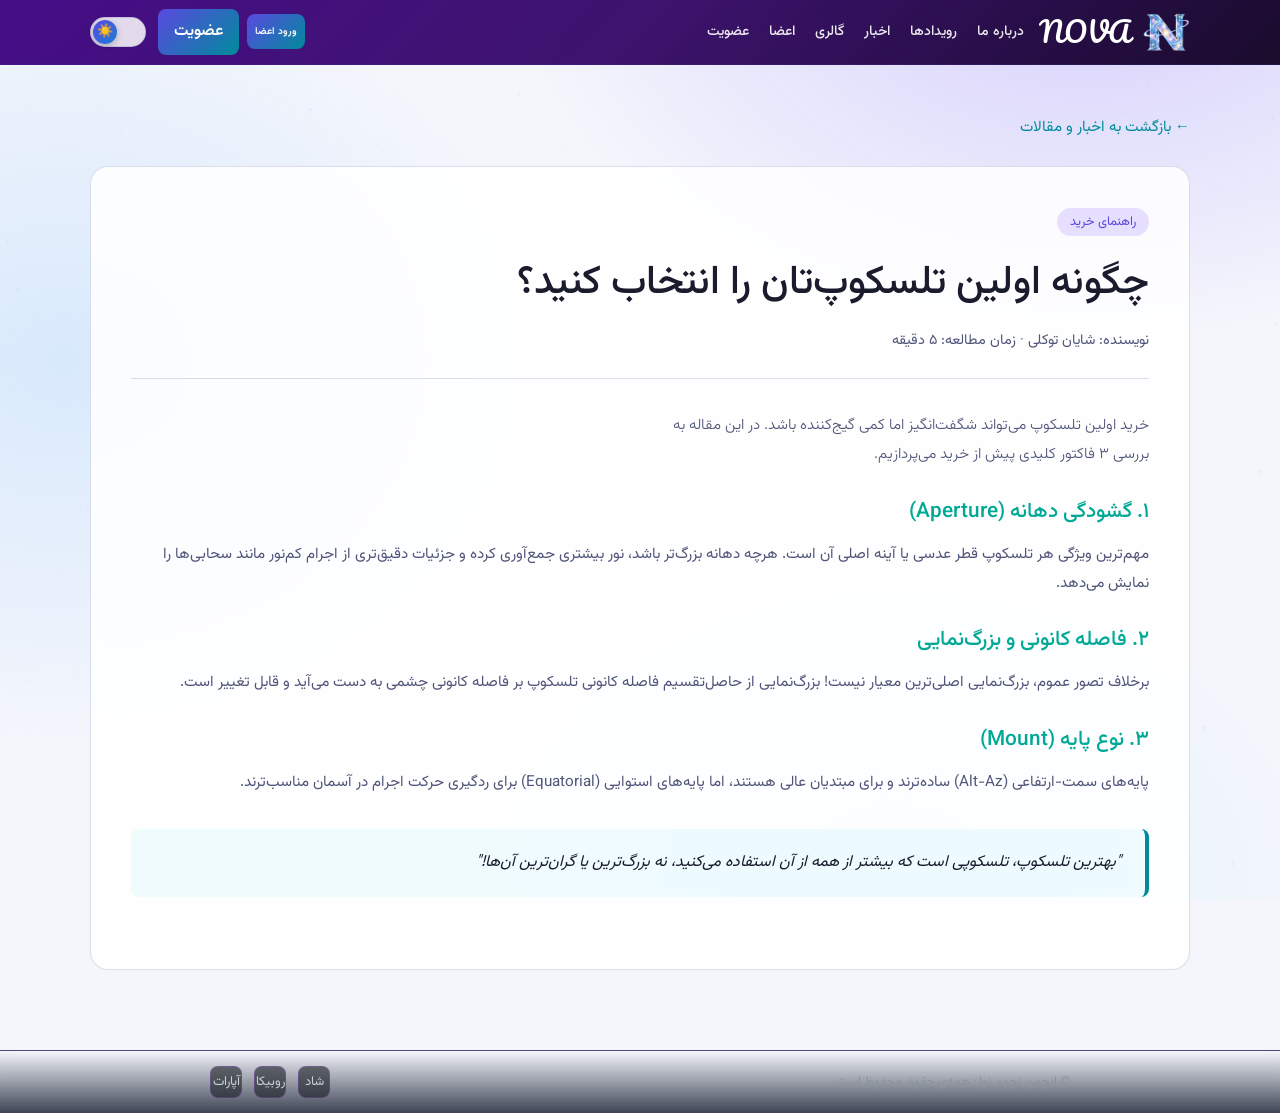
==== commit 3e7a6bb2: "Update article-detail.html" ====
--- a/articles/article-detail.html
+++ b/articles/article-detail.html
@@ -17,11 +17,11 @@
 <body>
     <canvas id="sky" aria-hidden="true"></canvas>
 
-    <!-- ۱. لایه تیره پس‌زمینه (قبل از header) -->
+    <!-- ۱. لایه تیره پس‌زمینه موبایل -->
     <div class="nav-overlay" id="navOverlay"></div>
 
-    <!-- ۲. منوی کشویی Off-Canvas (خارج از header جهت جلوگیری از ارث‌بری بلور) -->
-    <nav id="nav">
+    <!-- ۲. منوی کشویی Off-Canvas مخصوص موبایل (خارج از header جهت حل مشکل بلور) -->
+    <nav id="nav" class="mobile-nav">
         <div class="nav-header-mobile">
             <span class="nav-title-mobile Pacifico-font">NOVA</span>
             <button class="nav-close-btn" id="navCloseBtn" type="button" aria-label="بستن منو">&times;</button>
@@ -37,10 +37,10 @@
         </div>
     </nav>
 
-    <!-- ۳. بخش هدر اصلی -->
+    <!-- ۳. هدر اصلی سایت -->
     <header>
         <div class="wrap bar">
-            <!-- دکمه منوی همبرگری (سمت راست لوگو در موبایل) -->
+            <!-- دکمه همبرگری موبایل -->
             <button class="menu" type="button" aria-expanded="false" aria-controls="nav" aria-label="باز کردن منو">
                 <svg xmlns="http://www.w3.org/2000/svg" width="24" height="24" viewBox="0 0 24 24" fill="none">
                     <path d="M2 6C2 5.44772 2.44772 5 3 5H21C21.5523 5 22 5.44772 22 6C22 6.55228 21.5523 7 21 7H3C2.44772 7 2 6.55228 2 6Z" fill="#ffffff"/>
@@ -48,15 +48,24 @@
                     <path d="M3 17.0645C2.44772 17.0645 2 17.5122 2 18.0645C2 18.6167 2.44772 19.0645 3 19.0645H21C21.5523 19.0645 22 18.6167 22 18.0645C22 17.5122 21.5523 17.0645 21 17.0645H3Z" fill="#ffffff"/>
                 </svg>
             </button>
-
-            <!-- لوگو -->
+            <!-- سمت راست: لوگو -->
             <a class="brand" href="../index.html#top" aria-label="انجمن نجوم نوا">
                 <img src="../assets/icons/nova-light.png" alt="logo" class="nova-logo light">
                 <img src="../assets/icons/nova-light.png" alt="logo" class="nova-logo dark">
                 <h3 class="Pacifico-font typographi">NOVA</h3>
             </a>
 
-            <!-- بخش اکشن‌های سمت چپ (ورود، عضویت و سوئیچ تم) -->
+            <!-- وسط: لینک‌های منوی دسکتاپ (دقیقاً داخل کادر بنفش) -->
+            <div class="desktop-nav">
+                <a href="../index.html#about">درباره ما</a>
+                <a href="../index.html#events">رویدادها</a>
+                <a href="../index.html#news">اخبار</a>
+                <a href="../index.html#gallery">گالری</a>
+                <a href="../index.html#team">اعضا</a>
+                <a href="../index.html#join">عضویت</a>
+            </div>
+
+            <!-- سمت چپ: دکمه‌های ورود/عضویت + تغییر تم + همبرگری موبایل -->
             <div class="header-left-actions">
                 <div class="logins">
                     <a href="../login/login2.html" class="btn p-2 login-desktop-btn" style="font-size: 10px;">ورود اعضا</a>
--- a/assets/css/style.css
+++ b/assets/css/style.css
@@ -1100,25 +1100,6 @@
         padding: 3.5rem 0;
     }
 }
-
-@media(max-width:620px) {
-    .logins .login-desktop-btn {
-        display: none !important;
-    }
-
-    .nav-mobile-logins {
-        display: block;
-        padding: 1.25rem;
-        margin-top: auto;
-    }
-
-    .btn-login-mobile {
-        display: block;
-        text-align: center;
-        width: 100%;
-        font-size: 0.85rem;
-    }
-}
 @media(prefers-reduced-motion:reduce) {
     * {
         animation: none !important;
@@ -1132,6 +1113,122 @@
 
     html {
         scroll-behavior: auto;
+    }
+}
+
+/* ==========================================
+   ترازبندی کامل هدر و منو (Desktop & Mobile)
+   ========================================== */
+
+/* چیدمان کلی کادر بنفش هدر */
+header .wrap.bar {
+    display: flex !important;
+    align-items: center !important;
+    justify-content: space-between !important;
+    gap: 15px !important;
+    position: relative !important;
+}
+
+/* منوی افقی دسکتاپ (دقیقاً وسط کادر هدر) */
+.desktop-nav {
+    display: flex !important;
+    align-items: center !important;
+    gap: 20px !important;
+}
+
+.desktop-nav a {
+    color: #ffffff !important;
+    text-decoration: none !important;
+    font-size: 14px !important;
+    font-weight: 500 !important;
+    white-space: nowrap !important;
+    transition: color 0.2s ease, opacity 0.2s ease !important;
+    opacity: 0.9 !important;
+}
+
+.desktop-nav a:hover {
+    opacity: 1 !important;
+    color: #8fefe0 !important;
+}
+
+/* اکشن‌های سمت چپ */
+.header-left-actions {
+    display: flex !important;
+    align-items: center !important;
+    gap: 12px !important;
+}
+
+/* مدیریت نمایش در دسکتاپ (بزرگتر از 820px) */
+@media (min-width: 821px) {
+    .desktop-nav {
+        display: flex !important;
+    }
+    .menu,
+    #nav.mobile-nav,
+    .nav-overlay {
+        display: none !important;
+    }
+}
+
+/* مدیریت نمایش در موبایل (کوچکتر از 820px) */
+@media (max-width: 820px) {
+    .desktop-nav {
+        display: none !important; /* مخفی شدن منوی افقی */
+    }
+    .menu {
+        display: inline-flex !important; /* نمایش دکمه همبرگری */
+    }
+
+    /* استایل منوی کشویی موبایل (خارج از هدر) */
+    #nav.mobile-nav {
+        position: fixed !important;
+        top: 0 !important;
+        right: -100% !important;
+        width: 280px !important;
+        height: 100vh !important;
+        background: #0f0c29 !important;
+        display: flex !important;
+        flex-direction: column !important;
+        padding: 25px 20px !important;
+        gap: 15px !important;
+        z-index: 99999 !important;
+        transition: right 0.3s ease !important;
+        box-shadow: -5px 0 25px rgba(0, 0, 0, 0.5) !important;
+    }
+
+    #nav.mobile-nav.active {
+        right: 0 !important;
+    }
+
+    .nav-header-mobile {
+        display: flex !important;
+        justify-content: space-between !important;
+        align-items: center !important;
+        padding-bottom: 15px !important;
+        border-bottom: 1px solid rgba(255, 255, 255, 0.1) !important;
+    }
+
+    .nav-close-btn {
+        background: none !important;
+        border: none !important;
+        color: #fff !important;
+        font-size: 28px !important;
+        cursor: pointer !important;
+    }
+
+    .nav-overlay {
+        position: fixed !important;
+        top: 0 !important;
+        left: 0 !important;
+        width: 100vw !important;
+        height: 100vh !important;
+        background: rgba(0, 0, 0, 0.6) !important;
+        z-index: 99998 !important;
+        display: none;
+    }
+
+    .nav-overlay.active {
+        display: block !important;
     }
 }
 
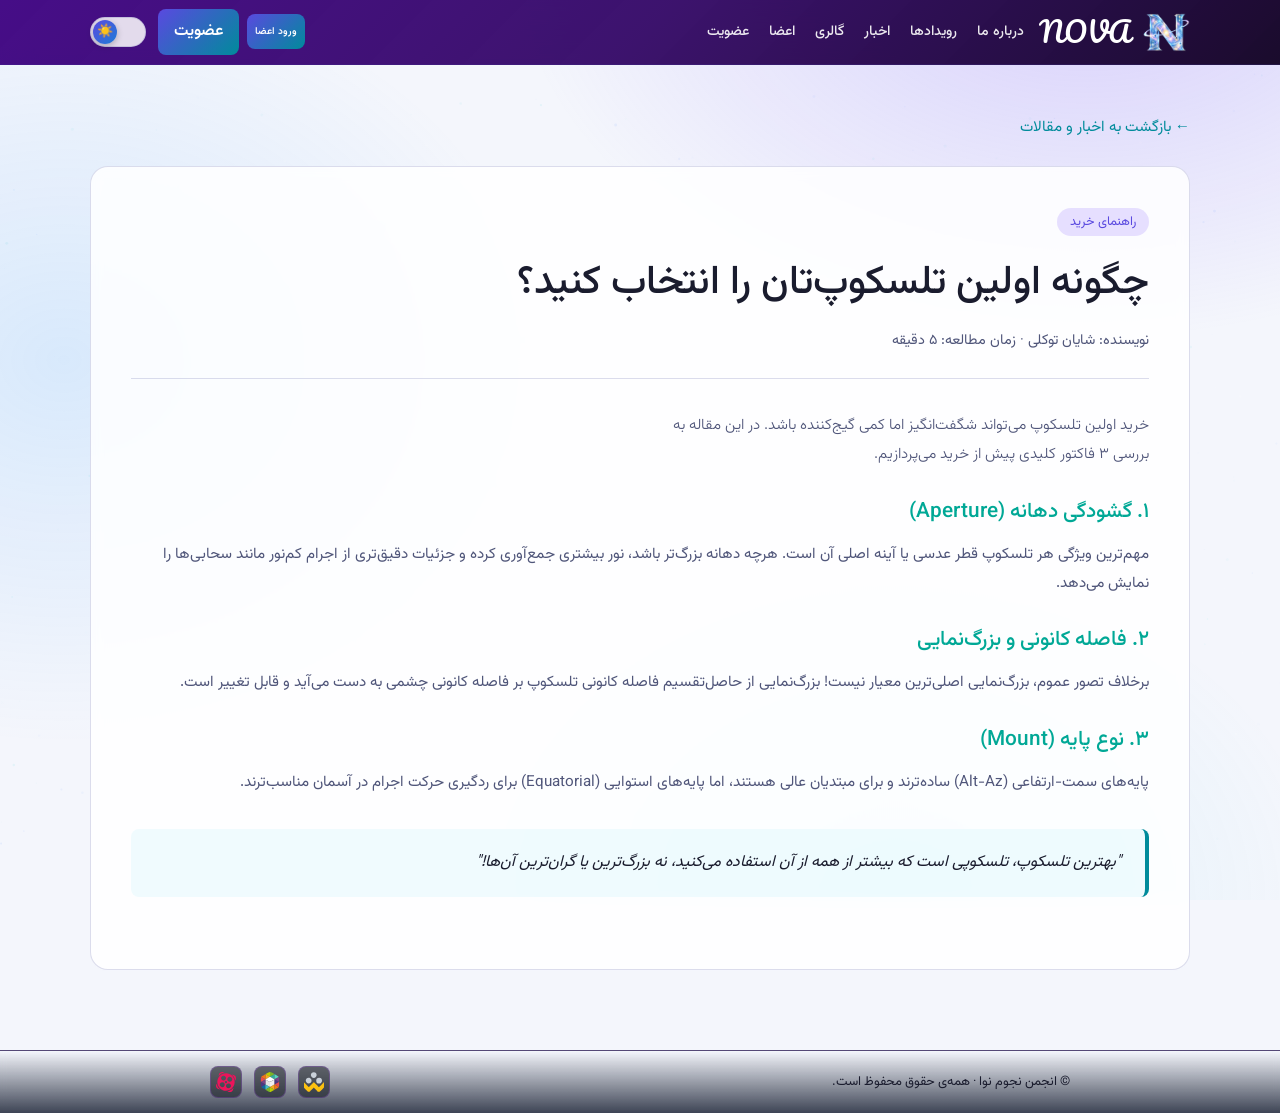
==== commit 5aed0a1a: "Update article-detail.html" ====
--- a/articles/article-detail.html
+++ b/articles/article-detail.html
@@ -115,9 +115,107 @@
 
     <footer>
         <div class="wrap foot">
-            <div>© انجمن نجوم نوا · همه‌ی حقوق محفوظ است.</div>
+            <div class="text">© انجمن نجوم نوا · همه‌ی حقوق محفوظ است.</div>
             <div class="soc">
-                <a href="#">شاد</a><a href="#">روبیکا</a><a href="#">آپارات</a>
+                <a href="https://shad.ir/novaastro405"><svg xmlns="http://www.w3.org/2000/svg"
+                        viewBox="0 0 362.8 357.9">
+                        <defs>
+                            <style>
+                                .cls-1 {
+                                    fill: #fcc110;
+                                }
+
+                                .cls-2 {
+                                    fill: currentColor;
+                                }
+                            </style>
+                        </defs>
+                        <g id="Layer_2" data-name="Layer 2">
+                            <g id="logo">
+                                <g id="shad_logo_farsgraphic" data-name="shad logo farsgraphic">
+                                    <path class="cls-1"
+                                        d="M.1,234.5V187.6c0-.5-.4-1.2.4-1.5s1.1.4,1.5.8l16.8,16.9,38.2,38,27.9,28c2.6,2.7,2.6,2.7,5.3,0l26.7-26.5L145,215.2l31.6-31.3c1.4-2.3,2.7-1.6,4.1-.2l42.1,42.5c10,10.1,19.9,20.1,29.7,30.3,5,5.2,10.4,9.9,15.2,15.4,1.4,1.6,2.7,1.3,4-.1l12.7-12.6,13.7-13.9c7.6-7.7,15.1-15.4,22.7-23l27.1-27c4.1-4,8.2-8,12.2-12.1.5-.4.9-1,1.5-.6a1.8,1.8,0,0,1,1.1,1.3v2.3q0,45.3.1,90.8a4.6,4.6,0,0,1-1.6,3.6q-16.5,16.3-32.7,32.8l-29.7,30c-5.5,5.5-11.1,10.9-19,13.1a36,36,0,0,1-19.8.1c-7.3-1.9-12.7-6.5-17.8-11.7-9.8-10.1-19.8-20.1-29.7-30.1l-31.9-32.3c-2.1-2.1-2.4-2.2-4.4-.2l-43.9,43.9c-6.9,6.9-13.7,14-20.9,20.7-9.4,8.6-20.3,11.4-32.8,8.2-6.9-1.8-12.3-5.5-17.1-10.5s-10.8-10.8-16.2-16.1L25.7,308.7c-5.4-5.3-10.9-10.6-16.2-16.1-2.9-3-6.2-5.5-8.7-8.8a4.6,4.6,0,0,1-.8-2.5V234.5Z" />
+                                    <path class="cls-2"
+                                        d="M222,154.8a52.4,52.4,0,1,1,104.8.5c0,28.6-23.8,52.1-52.5,52A52.4,52.4,0,0,1,222,154.8Z" />
+                                    <path class="cls-2"
+                                        d="M229.4,52.5c.3,28-23.2,52.1-51,52.4-29.7.3-53.7-22.7-53.9-51.7S147.3.3,176.9,0A52.4,52.4,0,0,1,229.4,52.5Z" />
+                                    <path class="cls-2"
+                                        d="M124.6,189.6c-42.9,35.6-92.6,5.1-92.7-36.1,0-29.5,23.2-53.1,52.4-53.1C125.1,100.5,154.5,146,124.6,189.6Z" />
+                                </g>
+                            </g>
+                        </g>
+                    </svg></a><a href="https://rubika.ir/novaastro405"><svg xmlns="http://www.w3.org/2000/svg"
+                        id="Layer_1" data-name="Layer 1" viewBox="0 0 495.37 543.04">
+                        <path
+                            d="M246.07,0h1.76c.48,42.73-.25,128.44-.25,128.44-40.86-22.92-82-45.3-122.84-68.29q40.13-22.81,80.32-45.51c12.69-7.16,26.33-13.31,41-14.64Z"
+                            fill="#b8ce01" />
+                        <path
+                            d="M247.73,0h3C266.62,1.43,281,9,294.67,16.68Q332.91,38.25,371.05,60c-41,22.73-82.45,45.82-123.51,68.48-.35-42.73.63-85.77.15-128.5Z"
+                            fill="#7db425" />
+                        <path
+                            d="M124.77,60.11,247.61,128.4,123.92,200.66s-.06-45.85.08-68.71C123.89,108.21,124.77,60.11,124.77,60.11Z"
+                            fill="#f6a925" />
+                        <path
+                            d="M371.19,60l.35.19c-.1,42.59,0,85.18,0,127.77-.07,4.17-.11,12.77-.11,12.77L247.62,128.45S330.2,82.76,371.23,60Z"
+                            fill="#35ac9d" />
+                        <path
+                            d="M371.44,60.21c27.28,15.51,54.37,31.36,81.47,47.17,13.11,7.36,27,15.52,34.16,29.39-38.38,21.25-115.68,64-115.68,64s-.06-8.61,0-12.78q0-63.89,0-127.77Z"
+                            fill="#59d6bd" />
+                        <path
+                            d="M46.5,105c25.65-15,78.19-44.88,78.19-44.88L124,200.66S47,158.21,8.71,137C17.05,122.13,32.11,113.12,46.5,105Z"
+                            fill="#ef7414" />
+                        <path
+                            d="M247.5,128.44l123.81,72.3s-39.84,22-59.62,32.64c-21.14,12-64.09,35.82-64.09,35.82L123.94,200.66Z"
+                            fill="#fff" />
+                        <path
+                            d="M0,193C.11,174.17-.23,154.15,8.66,137,47,158.21,123.92,200.66,123.92,200.66,82.55,224.58,41.38,248.86,0,272.81,0,246.21,0,219.62,0,193Z"
+                            fill="#e74b50" />
+                        <path
+                            d="M487.07,136.77c7.54,14.1,8.64,30.5,8.22,46.19v90.11L371.41,200.76S448.69,158,487.07,136.77Z"
+                            fill="#794387" />
+                        <path
+                            d="M123.92,200.66c.19-.08,123.66,68.54,123.66,68.54s0,71.69.07,106.76c.2,11.29-.07,34.11-.07,34.11-41.27-22.78-82.32-45.76-123.6-68.54l-.07-.31V200.66Z"
+                            fill="#e4e4e4" />
+                        <path
+                            d="M0,272.81c41.35-24,82.52-48.23,123.89-72.15q-.06,70.29,0,140.56c-6.35-2.65-12.13-6.43-18.19-9.64C70.5,312.21,35.38,292.39,0,273.21v-.4Z"
+                            fill="#794387" />
+                        <path
+                            d="M371.39,200.76v86.18c-.13,18.27.46,36.47,0,54.73-41.21,22.4-123.82,68.4-123.82,68.4s.27-22.82.07-34.11c0-35.07-.07-106.76-.07-106.76Z"
+                            fill="#f1f1f1" />
+                        <path
+                            d="M371.39,200.76s123.88,72.14,123.88,72.31c-41.17,22.82-123.87,68.6-123.87,68.6h0c.46-18.26-.13-36.46,0-54.73V200.76Z"
+                            fill="#4c3683" />
+                        <path
+                            d="M0,273.21c35.36,19.21,70.43,39,105.7,58.4,6.06,3.21,11.84,7,18.19,9.64l.07.31Q67,374.79,10,408.05C6,402,4,394.86,2.53,387.8.14,376,0,364,0,352v-78.8Z"
+                            fill="#4c3683" />
+                        <path
+                            d="M495.27,273.07c.06,27.65,0,55.3,0,82.95.4,17.73-.12,36.62-9.57,52.25-34.2-20-114.33-66.6-114.33-66.6S454.1,295.89,495.27,273.07Z"
+                            fill="#e74b50" />
+                        <path
+                            d="M10,408Q67,374.72,124,341.53c-.25,46.83.08,93.67-.16,140.49q-40.35-22.75-80.49-45.86C30.82,428.76,18,420.53,10,408Z"
+                            fill="#0f68a0" />
+                        <path
+                            d="M124,341.53c41.28,22.78,82.33,45.76,123.6,68.54-41.2,24-123.7,72-123.76,71.95.24-46.82-.09-93.66.16-140.49Z"
+                            fill="#49bdca" />
+                        <path
+                            d="M371.2,341.76l.2-.09c.12,46.84-.25,93.69.19,140.53l-.31.15c-32.66-19.51-65.71-38.4-98.52-57.68-8.26-4.7-25.18-14.6-25.18-14.6S330,364.21,371.2,341.76Z"
+                            fill="#f6a925" />
+                        <path
+                            d="M371.4,341.67h0c3.65,2.49,80.13,46.62,114.33,66.6-4.86,8.3-12.56,14.39-20.32,19.84-12.52,8.42-25.88,15.47-38.9,23.05-18.31,10.35-36.5,20.91-54.92,31-.44-46.84-.07-93.69-.19-140.53Z"
+                            fill="#ef7414" />
+                        <path
+                            d="M247.58,410.07V543c-10.25-1.51-21.42-3.87-30.5-9.08C186,516.66,154.81,499.5,123.82,482,165,458,206.38,434.12,247.58,410.07Z"
+                            fill="#7db425" />
+                        <path
+                            d="M247.58,410.07s16.92,9.9,25.18,14.6c32.81,19.28,65.86,38.17,98.52,57.68q-47.79,26.44-95.57,53A62.47,62.47,0,0,1,249.84,543h-2.26Z"
+                            fill="#b8ce01" />
+                        <path d="M602.83,233.66" fill="#f1f1f1" />
+                    </svg></a><a href="https://www.aparat.com/nova_astro_405"><svg fill="#ED145B" role="img"
+                        viewBox="0 0 24 24" xmlns="http://www.w3.org/2000/svg">
+                        <title>Aparat</title>
+                        <path
+                            d="M12.0014 1.5938C2.7317 1.5906-1.9119 12.7965 4.641 19.3515c2.975 2.976 7.4496 3.8669 11.3374 2.257 3.8877-1.61 6.4228-5.4036 6.4228-9.6116 0-5.7441-4.6555-10.4012-10.3997-10.4031zM6.11 6.783c.5011-2.5982 3.8927-3.2936 5.376-1.1028 1.4834 2.1907-.4216 5.0816-3.02 4.5822-1.6118-.3098-2.6668-1.868-2.356-3.4794zm4.322 8.9882c-.5045 2.5971-3.8965 3.288-5.377 1.0959-1.4807-2.1922.427-5.0807 3.0247-4.5789 1.612.3114 2.6655 1.8714 2.3524 3.483zm1.2605-2.405c-1.1528-.2231-1.4625-1.7273-.4917-2.3877.9708-.6604 2.256.18 2.0401 1.3343-.1347.7198-.8294 1.1924-1.5484 1.0533zm6.197 3.8375c-.501 2.5981-3.8927 3.2935-5.376 1.1028-1.4834-2.1908.4217-5.0817 3.0201-4.5822 1.6117.3097 2.6667 1.8679 2.356 3.4794zm-1.9662-5.5018c-2.5981-.501-3.2935-3.8962-1.1027-5.3795 2.1907-1.4834 5.0816.4216 4.5822 3.02-.3082 1.6132-1.8668 2.6701-3.4795 2.3595zm-2.3348 11.5618l2.2646.611c1.9827.5263 4.0167-.6542 4.5433-2.6368l.639-2.4016a11.3828 11.3828 0 0 1-7.4469 4.4274zM21.232 3.5985l-2.363-.6284a11.3757 11.3757 0 0 1 4.3538 7.619l.6495-2.4578c.5194-1.9804-.6615-4.0076-2.6403-4.5328zM.6713 13.8086l-.5407 2.04c-.5263 1.9826.6542 4.0166 2.6368 4.5432l2.1066.5618a11.3792 11.3792 0 0 1-4.2027-7.145zM10.3583.702L8.1498.1261C6.166-.4024 4.1296.7785 3.603 2.763l-.5512 2.082A11.3757 11.3757 0 0 1 10.3583.702Z" />
+                    </svg></a>
             </div>
         </div>
     </footer>
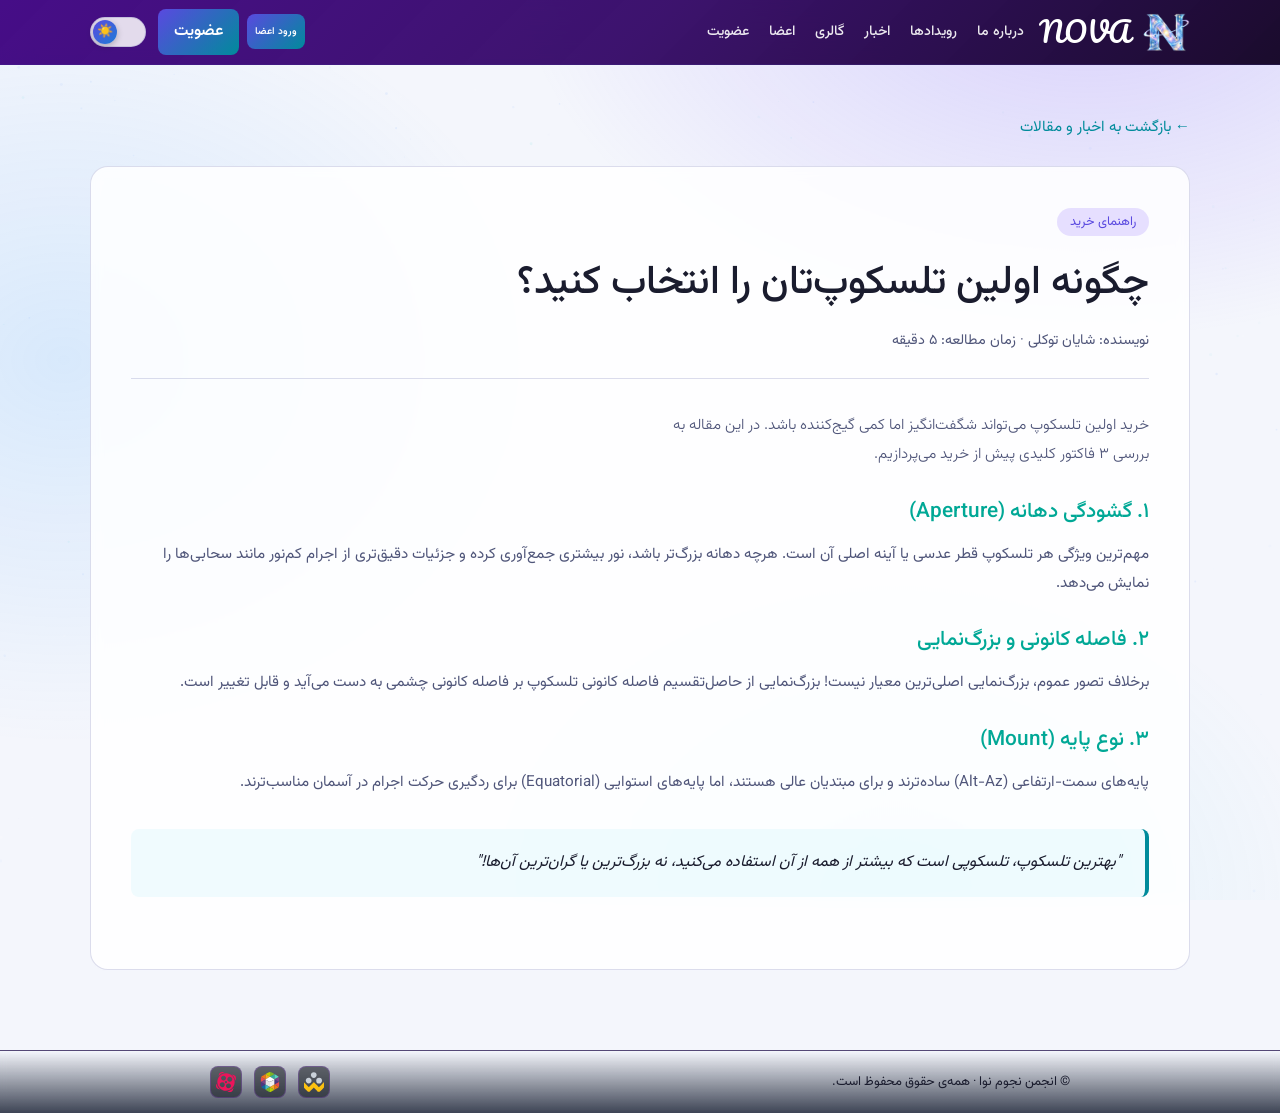
==== commit b065b882: "Update article-detail.html" ====
--- a/articles/article-detail.html
+++ b/articles/article-detail.html
@@ -8,6 +8,7 @@
     <link rel="stylesheet" href="../assets/BootStrap/css/bootstrap.min.css">
     <link rel="stylesheet" href="../assets/fonts/fonts.css">
     <link rel="stylesheet" href="../assets/css/style.css">
+    <link rel="stylesheet" href="../assets/css/article.css">
     <link rel="apple-touch-icon" sizes="180x180" href="../assets/favicon/apple-touch-icon.png">
     <link rel="icon" type="image/png" sizes="32x32" href="../assets/favicon/favicon-32x32.png">
     <link rel="icon" type="image/png" sizes="16x16" href="../assets/favicon/favicon-16x16.png">
--- a/assets/css/article.css
+++ b/assets/css/article.css
@@ -0,0 +1,98 @@
+/* استایل‌های صفحات جزئیات */
+.detail-page {
+    padding-top: 3rem;
+    padding-bottom: 5rem;
+}
+
+.back-link {
+    display: inline-block;
+    margin-bottom: 1.5rem;
+    color: var(--pink);
+    font-size: 0.95rem;
+    transition: transform 0.2s;
+}
+
+.back-link:hover {
+    transform: translateX(5px);
+}
+
+.detail-card {
+    padding: 2.5rem;
+}
+
+.detail-header {
+    border-bottom: 1px solid var(--line);
+    padding-bottom: 1.5rem;
+    margin-bottom: 2rem;
+}
+
+.detail-header h1 {
+    font-size: clamp(1.8rem, 4vw, 2.5rem);
+    margin: 0.5rem 0 1rem;
+    color: var(--ink);
+}
+
+.event-meta {
+    display: grid;
+    grid-template-columns: repeat(auto-fit, minmax(200px, 1fr));
+    gap: 1rem;
+    background: var(--bg-meta);
+    padding: 1rem 1.25rem;
+    border-radius: 12px;
+    border: 1px solid var(--line);
+    font-size: 0.95rem;
+    color: var(--ink);
+}
+
+.article-author {
+    color: var(--mut);
+    font-size: 0.9rem;
+}
+
+.detail-content h3 {
+    margin-top: 1.8rem;
+    margin-bottom: 0.8rem;
+    font-size: 1.3rem;
+    color: var(--cy2);
+}
+
+.detail-list {
+    padding-right: 1.2rem;
+    color: var(--mut);
+}
+
+.detail-list li {
+    margin-bottom: 0.5rem;
+}
+
+.detail-box {
+    margin-top: 2rem;
+    padding: 1rem 1.25rem;
+    background: var(--bg-box-vio);
+    border-right: 4px solid var(--vio);
+    border-radius: 8px;
+    font-size: 0.95rem;
+    color: var(--ink);
+}
+
+.article-quote {
+    margin: 2rem 0;
+    padding: 1.2rem 1.5rem;
+    background: rgba(79, 216, 232, 0.08);
+    border-right: 4px solid var(--pink);
+    border-radius: 8px;
+    font-style: italic;
+    color: var(--ink);
+}
+
+.detail-action {
+    margin-top: 2.5rem;
+    padding-top: 1.5rem;
+    border-top: 1px solid var(--line);
+}
+
+@media (max-width: 600px) {
+    .detail-card {
+        padding: 1.25rem;
+    }
+}
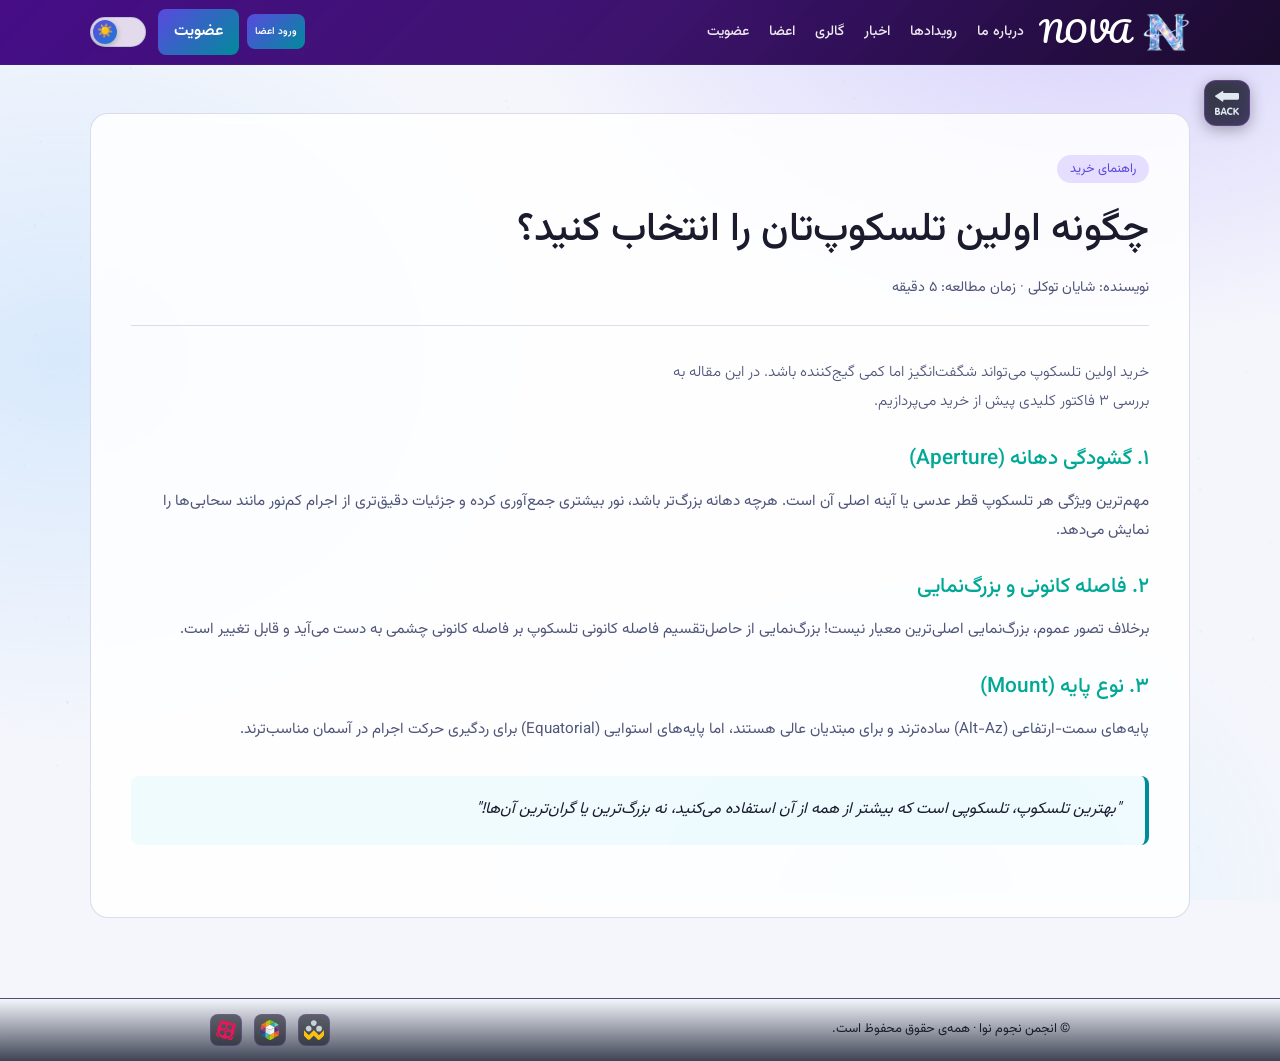
==== commit 92e96073: "Update article-detail.html" ====
--- a/articles/article-detail.html
+++ b/articles/article-detail.html
@@ -84,8 +84,12 @@
         </div>
     </header>
     <main class="wrap detail-page">
-        <a href="../index.html#news" class="back-link">← بازگشت به اخبار و مقالات</a>
-
+        <a href="../index.html#news" class="back-link-login" title="بازگشت">
+            <svg viewBox="0 0 36 36" xmlns="http://www.w3.org/2000/svg">
+                <path fill="currentColor"
+                    d="M34 3H12.475V1.128c0-1.046-.74-1.435-1.645-.865L.69 6.652c-.905.57-.922 1.527-.038 2.127l10.215 6.931c.884.602 1.607.235 1.607-.811V13H34a2 2 0 0 0 2-2V5a2 2 0 0 0-2-2zM.024 26.184c0-.727.5-1.137 1.197-1.137H4.13c1.576 0 2.849 1.061 2.849 2.667c0 1.061-.439 1.772-1.409 2.227v.03c1.288.183 2.303 1.258 2.303 2.576c0 2.137-1.424 3.288-3.516 3.288h-3.12c-.697 0-1.212-.439-1.212-1.151v-8.5zm2.273 3.135h1.182c.742 0 1.227-.439 1.227-1.196c0-.713-.561-1.076-1.227-1.076H2.297v2.272zm0 4.516h1.788c.818 0 1.424-.47 1.424-1.318c0-.712-.545-1.197-1.606-1.197H2.297v2.515zm9.217-7.713c.258-.696.85-1.257 1.621-1.257c.805 0 1.365.53 1.621 1.257l2.971 8.243c.092.242.121.454.121.561c0 .591-.484 1-1.045 1c-.637 0-.955-.333-1.107-.788l-.453-1.424H11.03l-.455 1.409c-.15.47-.469.803-1.09.803c-.607 0-1.122-.454-1.122-1.061c0-.242.076-.424.106-.5l3.045-8.243zm.168 5.501h2.879l-1.41-4.395h-.029l-1.44 4.395zm11.378-6.758c1.106 0 3.258.363 3.258 1.696c0 .546-.379 1.016-.94 1.016-.621 0-1.046-.53-2.318-.53c-1.879 0-2.849 1.591-2.849 3.439c0 1.803.985 3.349 2.849 3.349c1.272 0 1.788-.637 2.409-.637c.682 0 1 .682 1 1.03c0 1.455-2.288 1.788-3.409 1.788c-3.076 0-5.212-2.439-5.212-5.576c0-3.151 2.121-5.575 5.212-5.575zm4.471 1.212c0-.621.455-1.121 1.137-1.121c.651 0 1.137.424 1.137 1.121v3.273l3.727-3.97c.167-.182.455-.424.879-.424c.576 0 1.121.439 1.121 1.091c0 .393-.242.712-.742 1.212l-2.863 2.818l3.5 3.651c.363.364.637.697.637 1.152c0 .712-.562 1.045-1.183 1.045c-.44 0-.727-.258-1.151-.712l-3.924-4.243v3.864c0 .591-.455 1.091-1.137 1.091c-.651 0-1.137-.424-1.137-1.091v-8.757z" />
+            </svg>
+        </a>
         <article class="card detail-card">
             <div class="detail-header">
                 <span class="tag t">راهنمای خرید</span>
--- a/assets/css/style.css
+++ b/assets/css/style.css
@@ -1061,13 +1061,13 @@
     .nav-title-mobile {
         font-weight: 700;
         font-size: 1.1rem;
-        color: var(--ink);
+        color: var(--txt-white);
     }
 
     .nav-close-btn {
         background: transparent;
         border: none;
-        color: var(--ink);
+        color: var(--txt-white);
         font-size: 2rem;
         line-height: 1;
         cursor: pointer;
@@ -1078,7 +1078,7 @@
     nav#nav a {
         padding: 1rem 1.25rem;
         border-bottom: 1px solid var(--line);
-        color: var(--ink) !important;
+        color: var(--txt-white) !important;
         font-weight: 500;
         font-size: 0.95rem;
         text-decoration: none;
@@ -1232,168 +1232,6 @@
     }
 }
 
-/* استایل‌های صفحات جزئیات */
-.detail-page {
-    padding-top: 3rem;
-    padding-bottom: 5rem;
-}
-
-.back-link {
-    display: inline-block;
-    margin-bottom: 1.5rem;
-    color: var(--pink);
-    font-size: 0.95rem;
-    transition: transform 0.2s;
-}
-
-.back-link:hover {
-    transform: translateX(5px);
-}
-
-.detail-card {
-    padding: 2.5rem;
-}
-
-.detail-header {
-    border-bottom: 1px solid var(--line);
-    padding-bottom: 1.5rem;
-    margin-bottom: 2rem;
-}
-
-.detail-header h1 {
-    font-size: clamp(1.8rem, 4vw, 2.5rem);
-    margin: 0.5rem 0 1rem;
-    color: var(--ink);
-}
-
-.event-meta {
-    display: grid;
-    grid-template-columns: repeat(auto-fit, minmax(200px, 1fr));
-    gap: 1rem;
-    background: var(--bg-meta);
-    padding: 1rem 1.25rem;
-    border-radius: 12px;
-    border: 1px solid var(--line);
-    font-size: 0.95rem;
-    color: var(--ink);
-}
-
-.article-author {
-    color: var(--mut);
-    font-size: 0.9rem;
-}
-
-.detail-content h3 {
-    margin-top: 1.8rem;
-    margin-bottom: 0.8rem;
-    font-size: 1.3rem;
-    color: var(--cy2);
-}
-
-.detail-list {
-    padding-right: 1.2rem;
-    color: var(--mut);
-}
-
-.detail-list li {
-    margin-bottom: 0.5rem;
-}
-
-.detail-box {
-    margin-top: 2rem;
-    padding: 1rem 1.25rem;
-    background: var(--bg-box-vio);
-    border-right: 4px solid var(--vio);
-    border-radius: 8px;
-    font-size: 0.95rem;
-    color: var(--ink);
-}
-
-.article-quote {
-    margin: 2rem 0;
-    padding: 1.2rem 1.5rem;
-    background: rgba(79, 216, 232, 0.08);
-    border-right: 4px solid var(--pink);
-    border-radius: 8px;
-    font-style: italic;
-    color: var(--ink);
-}
-
-.detail-action {
-    margin-top: 2.5rem;
-    padding-top: 1.5rem;
-    border-top: 1px solid var(--line);
-}
-
-@media (max-width: 600px) {
-    .detail-card {
-        padding: 1.25rem;
-    }
-}
-
-/* استایل‌های گالری کامل */
-.full-gallery {
-    display: grid;
-    grid-template-columns: repeat(auto-fill, minmax(280px, 1fr));
-    gap: 1.5rem;
-}
-
-.gallery-card {
-    padding: 0;
-    overflow: hidden;
-    display: flex;
-    flex-direction: column;
-}
-
-.gallery-img-wrap {
-    height: 200px;
-    position: relative;
-    overflow: hidden;
-}
-
-.gallery-img-wrap i,
-.gallery-img-wrap img {
-    width: 100%;
-    height: 100%;
-    object-fit: cover;
-    display: block;
-    position: absolute;
-    inset: 0;
-    transition: transform 0.5s ease;
-}
-
-.gallery-card:hover .gallery-img-wrap i,
-.gallery-card:hover .gallery-img-wrap img {
-    transform: scale(1.08);
-}
-
-.gallery-card-body {
-    padding: 1.25rem;
-    display: flex;
-    flex-direction: column;
-    flex-grow: 1;
-}
-
-.gallery-card-body h3 {
-    font-size: 1.1rem;
-    margin: 0.4rem 0;
-}
-
-.gallery-card-body p {
-    font-size: 0.9rem;
-    color: var(--mut);
-    margin-bottom: 1rem;
-    flex-grow: 1;
-}
-
-.gallery-meta {
-    color: var(--cy2);
-    font-size: 0.8rem;
-    border-top: 1px solid var(--line);
-    padding-top: 0.6rem;
-    display: block;
-}
-
 .not-broadcasted {
     text-align: center;
     display: flex;
@@ -1405,3 +1243,128 @@
     margin-top: .4rem;
     width: fit-content;
 }
+
+/* ==========================================
+   استایل بخش ویدیوها (هماهنگ با گالری و سایت)
+   ========================================== */
+
+#videos .grid {
+    display: grid;
+    gap: 1.25rem;
+    grid-template-columns: repeat(auto-fit, minmax(280px, 1fr));
+    margin-bottom: 1rem;
+}
+
+#videos .card {
+    padding: 1rem;
+    overflow: hidden;
+    background: var(--card);
+    border: 1px solid var(--line);
+    border-radius: 18px;
+    backdrop-filter: blur(6px);
+    transition: transform .3s, border-color .3s, box-shadow .3s;
+}
+
+#videos .card:hover {
+    transform: translateY(-5px);
+    border-color: rgba(139, 107, 255, .6);
+    box-shadow: 0 10px 40px rgba(139, 107, 255, .2);
+}
+
+/* کانتینر ریسپانسیو برای فریم ویدیو آپارات (نسبت تصویر ۱۶:۹) */
+.video-container {
+    position: relative;
+    width: 100%;
+    padding-bottom: 56.25%; /* نسبت استاندارد ۱۶:۹ */
+    height: 0;
+    overflow: hidden;
+    border-radius: 12px;
+}
+
+.video-container iframe {
+    position: absolute;
+    top: 0;
+    left: 0;
+    width: 100%;
+    height: 100%;
+    border: none;
+    border-radius: 12px;
+}
+
+#videos .card h3 {
+    margin-top: 1rem;
+    font-size: 1.05rem;
+    color: var(--ink);
+    font-weight: 700;
+}
+
+/* استایل دکمه‌ی مشاهده آرشیو ویدیوها (مشابه دکمه گالری) */
+.btn-videos {
+    width: 100%;
+    margin-bottom: .6rem;
+    text-align: center;
+}
+
+/* فاصله گرفتن کلی صفحه از هدر بالا تا روی Navbar نیفتد */
+.detail-page {
+    padding-top: 3.5rem;
+    position: relative;
+}
+
+/* استایل دقیق دکمه بازگشت (مشابه صفحه لاگین) در دسکتاپ */
+.back-link-login {
+    position: fixed;
+    top: 80px; /* پایین‌تر از هدر چسبنده (Sticky Header) تا روی آن نرود */
+    right: 30px;
+    display: inline-flex;
+    align-items: center;
+    justify-content: center;
+    padding: 10px;
+    background: linear-gradient(135deg, rgba(22, 27, 34, 0.85) 0%, rgba(30, 27, 60, 0.85) 100%);
+    border: 1px solid rgba(168, 85, 247, 0.35);
+    border-radius: 12px;
+    color: #e2e8f0;
+    box-shadow: 0 4px 15px rgba(0, 0, 0, 0.3), inset 0 0 10px rgba(168, 85, 247, 0.1);
+    backdrop-filter: blur(8px);
+    transition: all 0.3s ease;
+    z-index: 999;
+    text-decoration: none;
+}
+
+.back-link-login:hover {
+    border-color: #c084fc;
+    color: #38bdf8;
+    box-shadow: 0 0 15px rgba(192, 132, 252, 0.4);
+    transform: translateY(-2px);
+}
+
+.back-link-login svg {
+    width: 24px;
+    height: 24px;
+    display: block;
+}
+
+.gallery-title-box {
+    margin-bottom: 2rem;
+}
+
+/* تنظیمات واکنش‌گرا برای موبایل */
+@media screen and (max-width: 768px) {
+    .detail-page {
+        padding-top: 1.5rem;
+    }
+
+    /* در موبایل دکمه از حالت fixed خارج میشه و میاد کنار/بالای عنوان به صورت طبیعی قرار میگیره */
+    .back-link-login {
+        position: static;
+        display: inline-flex;
+        margin-bottom: 1rem;
+        padding: 8px;
+        border-radius: 10px;
+    }
+
+    .back-link-login svg {
+        width: 18px;
+        height: 18px;
+    }
+}
